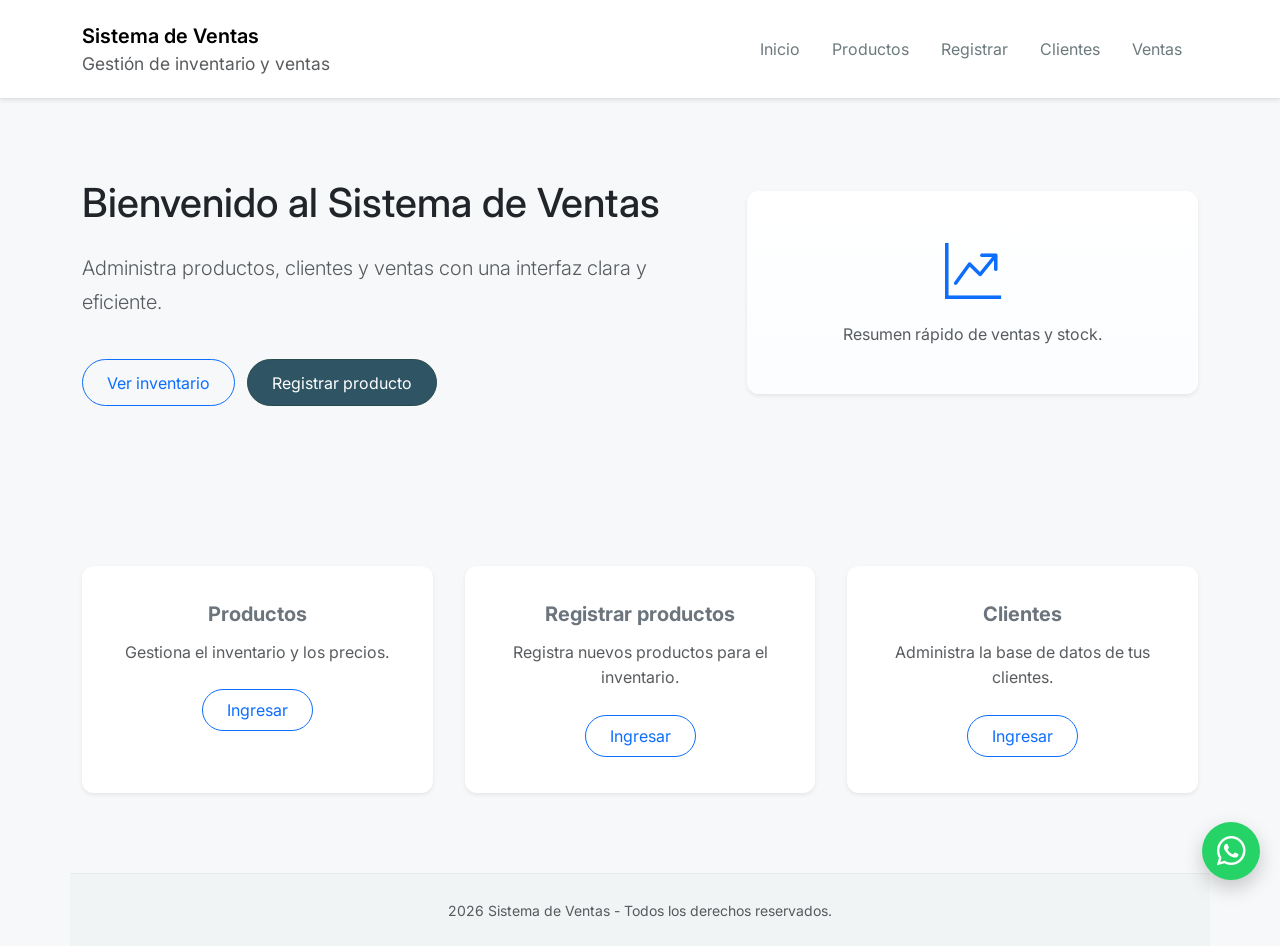
==== index.html @ cec542a3 "Se agrego un boton de WhatsApp como contacto" ====
<!doctype html>
<html lang="es">
  <head>
    <meta charset="UTF-8" />
    <meta name="viewport" content="width=device-width, initial-scale=1.0" />
    <title>Sistema de Ventas</title>
    <link href="https://fonts.googleapis.com/css2?family=Inter:wght@300;400;600;700&display=swap" rel="stylesheet" />
    <link href="https://cdn.jsdelivr.net/npm/bootstrap@5.3.8/dist/css/bootstrap.min.css" rel="stylesheet" />
    <link href="https://cdn.jsdelivr.net/npm/bootstrap-icons@1.10.5/font/bootstrap-icons.css" rel="stylesheet" />
    <link rel="stylesheet" href="css/style.css" />
  </head>
  <body>
    <header>
      <nav class="navbar navbar-expand-lg navbar-light bg-white border-bottom shadow-sm">
        <div class="container">
          <a class="navbar-brand d-flex align-items-center" href="#">
            <div class="d-flex flex-column">
              <span class="fw-semibold">Sistema de Ventas</span>
              <small class="text-muted">Gestión de inventario y ventas</small>
            </div>
          </a>
          <button class="navbar-toggler" type="button" data-bs-toggle="collapse" data-bs-target="#navbarNav" aria-controls="navbarNav" aria-expanded="false" aria-label="Toggle navigation">
            <span class="navbar-toggler-icon"></span>
          </button>
          <div class="collapse navbar-collapse" id="navbarNav">
            <ul class="navbar-nav ms-auto mb-2 mb-lg-0 align-items-lg-center">
              <li class="nav-item"><a class="nav-link active" href="#">Inicio</a></li>
              <li class="nav-item"><a class="nav-link text-muted" href="./pages/inventario.html">Productos</a></li>
              <li class="nav-item"><a class="nav-link text-muted" href="./pages/productos.html">Registrar</a></li>
              <li class="nav-item"><a class="nav-link text-muted" href="./pages/clientes.html">Clientes</a></li>
              <li class="nav-item"><a class="nav-link text-muted" href="./pages/ventas.html">Ventas</a></li>
            </ul>
          </div>
        </div>
      </nav>
    </header>

    <main class="flex-grow-1">
      <section class="hero py-5 reveal">
        <div class="container">
          <div class="row align-items-center">
            <div class="col-lg-7">
              <h2 class="h1 mb-3">Bienvenido al Sistema de Ventas</h2>
              <p class="lead text-muted">Administra productos, clientes y ventas con una interfaz clara y eficiente.</p>
              <div class="mt-4">
                <a href="./pages/inventario.html" class="btn btn-outline-primary me-2 rounded-pill">Ver inventario</a>
                <a href="./pages/productos.html" class="btn btn-primary rounded-pill">Registrar producto</a>
              </div>
            </div>
            <div class="col-lg-5 d-none d-lg-block">
              <div class="card shadow-sm border-0">
                <div class="card-body text-center py-5">
                  <i class="bi bi-graph-up-arrow display-4 text-primary"></i>
                  <p class="mt-3 text-muted mb-0">Resumen rápido de ventas y stock.</p>
                </div>
              </div>
            </div>
          </div>
        </div>
      </section>

      <section class="py-5" id="productos">
        <div class="container">
          <div class="row g-4 justify-content-center">
            <div class="col-sm-8 col-md-6 col-lg-4">
              <div class="card h-100 shadow-sm reveal">
                <div class="card-body text-center">
                  <h5 class="card-title text-secondary">Productos</h5>
                  <p class="card-text text-muted">Gestiona el inventario y los precios.</p>
                  <a href="./pages/inventario.html" class="btn btn-outline-primary rounded-pill">Ingresar</a>
                </div>
              </div>
            </div>

            <div class="col-sm-8 col-md-6 col-lg-4">
              <div class="card h-100 shadow-sm reveal">
                <div class="card-body text-center">
                  <h5 class="card-title text-secondary">Registrar productos</h5>
                  <p class="card-text text-muted">Registra nuevos productos para el inventario.</p>
                  <a href="./pages/productos.html" class="btn btn-outline-primary rounded-pill">Ingresar</a>
                </div>
              </div>
            </div>

            <div class="col-sm-8 col-md-6 col-lg-4">
              <div class="card h-100 shadow-sm reveal">
                <div class="card-body text-center">
                  <h5 class="card-title text-secondary">Clientes</h5>
                  <p class="card-text text-muted">Administra la base de datos de tus clientes.</p>
                  <a href="./pages/clientes.html" class="btn btn-outline-primary rounded-pill">Ingresar</a>
                </div>
              </div>
            </div>
          </div>
        </div>
      </section>
    </main>

    <footer class="footer mt-auto">
      <div class="container text-center py-3 site-footer">
        <small class="text-muted">2026 Sistema de Ventas - Todos los derechos reservados.</small>
      </div>
    </footer>

    <a href="https://wa.me/59170000000" target="_blank" rel="noopener noreferrer" class="whatsapp-float" aria-label="Contactar por WhatsApp">
      <i class="bi bi-whatsapp"></i>
    </a>

    <script src="https://cdn.jsdelivr.net/npm/bootstrap@5.3.8/dist/js/bootstrap.bundle.min.js"></script>
    <script>
      const revealItems = document.querySelectorAll('.reveal');

      const observer = new IntersectionObserver((entries) => {
        entries.forEach((entry) => {
          if (entry.isIntersecting) {
            entry.target.classList.add('visible');
            observer.unobserve(entry.target);
          }
        });
      }, { threshold: 0.15 });

      revealItems.forEach((item) => observer.observe(item));
    </script>
  </body>
</html>
---- css/style.css ----
* {
    margin: 0;
    padding: 0;
    box-sizing: border-box;
    font-family: 'Inter', Arial, sans-serif;
}

body {
    background-color: #f6f8f9;
    display: flex;
    flex-direction: column;
    min-height: 100vh;
}

:root {
    --bs-accent: #2f5564;
    --bs-muted: #6c7a7d;
}

.navbar {
    padding-top: 1rem;
    padding-bottom: 1rem;
}

.navbar-brand {
    margin-right: 2rem;
}

.navbar .nav-link {
    color: var(--bs-muted) !important;
    padding-left: 1rem !important;
    padding-right: 1rem !important;
}

.hero {
    background-color: transparent;
    padding-top: 5rem !important;
    padding-bottom: 5rem !important;
}

.hero h2 {
    margin-bottom: 1.5rem !important;
}

.hero .lead {
    margin-bottom: 0;
    line-height: 1.7;
}

.hero .mt-4 {
    margin-top: 2.5rem !important;
}

.hero .btn {
    padding: 0.65rem 1.5rem;
}

.hero .card {
    background: linear-gradient(180deg, #ffffff, #fbfdff);
}

#productos {
    padding-top: 5rem !important;
    padding-bottom: 5rem !important;
}

.row.g-4 {
    --bs-gutter-y: 2rem;
    --bs-gutter-x: 2rem;
}

.card {
    border: none;
    border-radius: 12px;
}

.card-body {
    padding: 2.25rem 1.75rem;
}

.card .card-title {
    font-weight: 700;
    color: #2b4f56;
    margin-bottom: 0.85rem;
}

.card .card-text {
    margin-bottom: 1.5rem;
    line-height: 1.6;
}

.card .btn {
    padding: 0.5rem 1.5rem;
}

.reveal {
    opacity: 0;
    transform: translateY(30px);
    transition: opacity 0.8s ease, transform 0.8s ease;
}

.reveal.visible {
    opacity: 1;
    transform: translateY(0);
}

.btn-primary {
    background-color: var(--bs-accent);
    border-color: #27484f;
}

.btn-primary:hover,
.btn-primary:focus {
    background-color: #27484f;
    border-color: #203d43;
}

.footer {
    margin-top: auto;
}

.site-footer {
    background-color: #f1f4f5;
    color: #4b6166;
    border-top: 1px solid #e6ecee;
    padding-top: 1.5rem !important;
    padding-bottom: 1.5rem !important;
}

.site-footer small {
    color: #65787b;
}

.whatsapp-float {
    position: fixed;
    right: 20px;
    bottom: 20px;
    width: 58px;
    height: 58px;
    background-color: #25d366;
    color: white;
    border-radius: 50%;
    display: flex;
    align-items: center;
    justify-content: center;
    font-size: 1.8rem;
    box-shadow: 0 8px 20px rgba(0, 0, 0, 0.2);
    z-index: 1050;
    text-decoration: none;
    transition: transform 0.2s ease, box-shadow 0.2s ease;
}

.whatsapp-float:hover {
    transform: scale(1.05);
    box-shadow: 0 10px 24px rgba(0, 0, 0, 0.25);
    color: white;
}

@media (max-width: 576px) {
    .navbar-brand .fw-semibold {
        font-size: 1rem;
    }

    .hero {
        padding-top: 3rem !important;
        padding-bottom: 3rem !important;
    }

    #productos {
        padding-top: 3rem !important;
        padding-bottom: 3rem !important;
    }
}
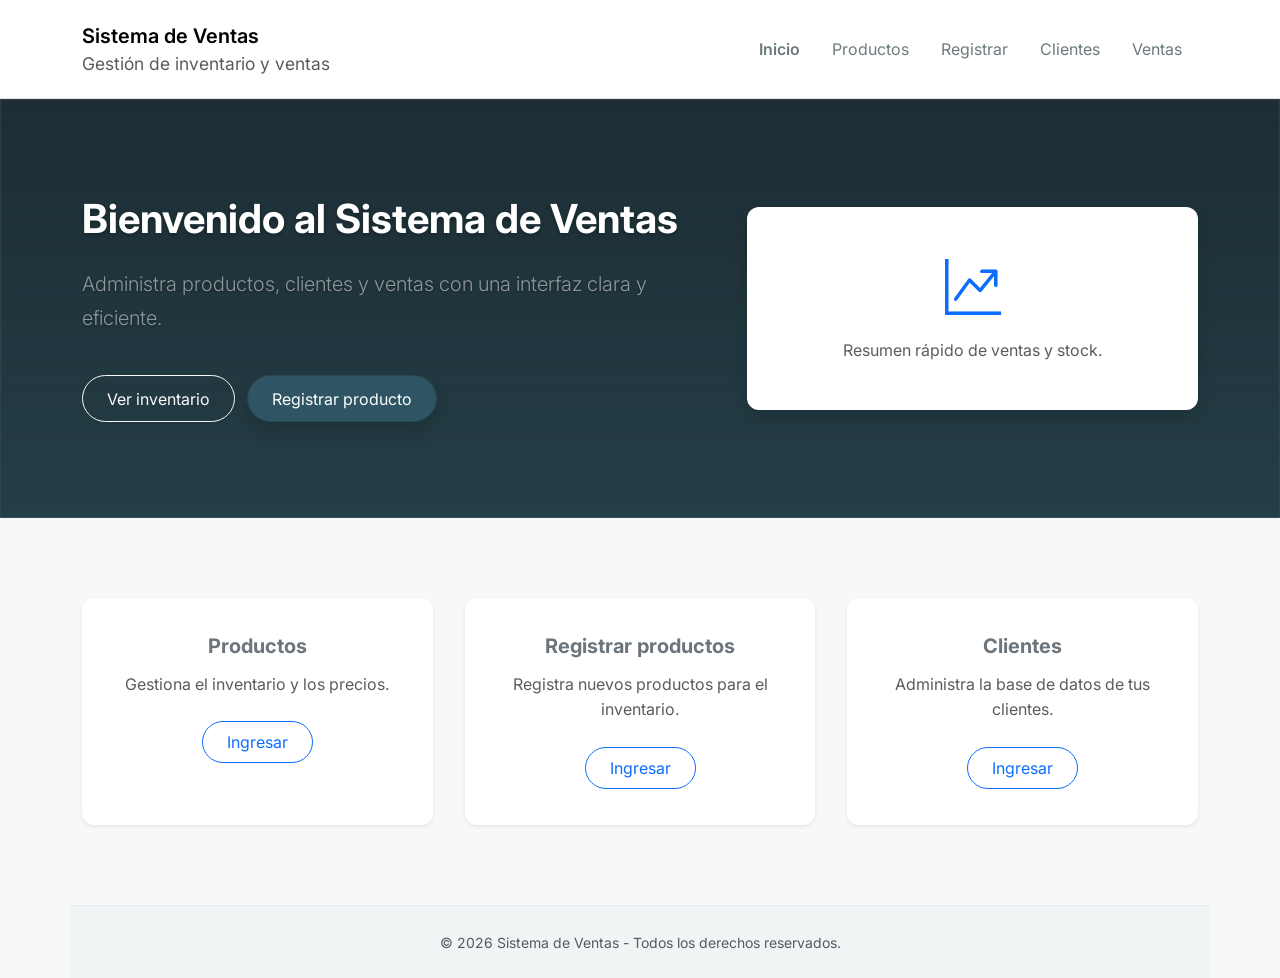
==== commit 3d5a06fa: "Merge branch 'misael'" ====
--- a/index.html
+++ b/index.html
@@ -5,7 +5,7 @@
     <meta name="viewport" content="width=device-width, initial-scale=1.0" />
     <title>Sistema de Ventas</title>
     <link href="https://fonts.googleapis.com/css2?family=Inter:wght@300;400;600;700&display=swap" rel="stylesheet" />
-    <link href="https://cdn.jsdelivr.net/npm/bootstrap@5.3.8/dist/css/bootstrap.min.css" rel="stylesheet" />
+    <link href="https://cdn.jsdelivr.net/npm/bootstrap@5.3.3/dist/css/bootstrap.min.css" rel="stylesheet" />
     <link href="https://cdn.jsdelivr.net/npm/bootstrap-icons@1.10.5/font/bootstrap-icons.css" rel="stylesheet" />
     <link rel="stylesheet" href="css/style.css" />
   </head>
@@ -24,7 +24,7 @@
           </button>
           <div class="collapse navbar-collapse" id="navbarNav">
             <ul class="navbar-nav ms-auto mb-2 mb-lg-0 align-items-lg-center">
-              <li class="nav-item"><a class="nav-link active" href="#">Inicio</a></li>
+              <li class="nav-item"><a class="nav-link active fw-semibold" href="#">Inicio</a></li>
               <li class="nav-item"><a class="nav-link text-muted" href="./pages/inventario.html">Productos</a></li>
               <li class="nav-item"><a class="nav-link text-muted" href="./pages/productos.html">Registrar</a></li>
               <li class="nav-item"><a class="nav-link text-muted" href="./pages/clientes.html">Clientes</a></li>
@@ -36,19 +36,19 @@
     </header>
 
     <main class="flex-grow-1">
-      <section class="hero py-5 reveal">
-        <div class="container">
+      <section class="hero py-5 text-white position-relative overflow-hidden">
+        <div class="container position-relative" style="z-index: 2;">
           <div class="row align-items-center">
             <div class="col-lg-7">
-              <h2 class="h1 mb-3">Bienvenido al Sistema de Ventas</h2>
-              <p class="lead text-muted">Administra productos, clientes y ventas con una interfaz clara y eficiente.</p>
+              <h2 class="h1 mb-3 fw-bold">Bienvenido al Sistema de Ventas</h2>
+              <p class="lead text-white-50">Administra productos, clientes y ventas con una interfaz clara y eficiente.</p>
               <div class="mt-4">
-                <a href="./pages/inventario.html" class="btn btn-outline-primary me-2 rounded-pill">Ver inventario</a>
-                <a href="./pages/productos.html" class="btn btn-primary rounded-pill">Registrar producto</a>
+                <a href="./pages/inventario.html" class="btn btn-outline-light me-2 rounded-pill shadow-sm">Ver inventario</a>
+                <a href="./pages/productos.html" class="btn btn-primary rounded-pill shadow">Registrar producto</a>
               </div>
             </div>
             <div class="col-lg-5 d-none d-lg-block">
-              <div class="card shadow-sm border-0">
+              <div class="card shadow border-0 bg-white text-dark">
                 <div class="card-body text-center py-5">
                   <i class="bi bi-graph-up-arrow display-4 text-primary"></i>
                   <p class="mt-3 text-muted mb-0">Resumen rápido de ventas y stock.</p>
@@ -59,11 +59,12 @@
         </div>
       </section>
 
+      
       <section class="py-5" id="productos">
         <div class="container">
           <div class="row g-4 justify-content-center">
             <div class="col-sm-8 col-md-6 col-lg-4">
-              <div class="card h-100 shadow-sm reveal">
+              <div class="card h-100 shadow-sm border-0">
                 <div class="card-body text-center">
                   <h5 class="card-title text-secondary">Productos</h5>
                   <p class="card-text text-muted">Gestiona el inventario y los precios.</p>
@@ -73,7 +74,7 @@
             </div>
 
             <div class="col-sm-8 col-md-6 col-lg-4">
-              <div class="card h-100 shadow-sm reveal">
+              <div class="card h-100 shadow-sm border-0">
                 <div class="card-body text-center">
                   <h5 class="card-title text-secondary">Registrar productos</h5>
                   <p class="card-text text-muted">Registra nuevos productos para el inventario.</p>
@@ -83,7 +84,7 @@
             </div>
 
             <div class="col-sm-8 col-md-6 col-lg-4">
-              <div class="card h-100 shadow-sm reveal">
+              <div class="card h-100 shadow-sm border-0">
                 <div class="card-body text-center">
                   <h5 class="card-title text-secondary">Clientes</h5>
                   <p class="card-text text-muted">Administra la base de datos de tus clientes.</p>
@@ -98,28 +99,10 @@
 
     <footer class="footer mt-auto">
       <div class="container text-center py-3 site-footer">
-        <small class="text-muted">2026 Sistema de Ventas - Todos los derechos reservados.</small>
+        <small class="text-muted">&copy; 2026 Sistema de Ventas - Todos los derechos reservados.</small>
       </div>
     </footer>
 
-    <a href="https://wa.me/59170000000" target="_blank" rel="noopener noreferrer" class="whatsapp-float" aria-label="Contactar por WhatsApp">
-      <i class="bi bi-whatsapp"></i>
-    </a>
-
-    <script src="https://cdn.jsdelivr.net/npm/bootstrap@5.3.8/dist/js/bootstrap.bundle.min.js"></script>
-    <script>
-      const revealItems = document.querySelectorAll('.reveal');
-
-      const observer = new IntersectionObserver((entries) => {
-        entries.forEach((entry) => {
-          if (entry.isIntersecting) {
-            entry.target.classList.add('visible');
-            observer.unobserve(entry.target);
-          }
-        });
-      }, { threshold: 0.15 });
-
-      revealItems.forEach((item) => observer.observe(item));
-    </script>
+    <script src="https://cdn.jsdelivr.net/npm/bootstrap@5.3.3/dist/js/bootstrap.bundle.min.js"></script>
   </body>
 </html>
--- a/css/style.css
+++ b/css/style.css
@@ -1,3 +1,5 @@
+
+
 * {
     margin: 0;
     padding: 0;
@@ -33,18 +35,39 @@
 }
 
 .hero {
-    background-color: transparent;
-    padding-top: 5rem !important;
-    padding-bottom: 5rem !important;
+    background-image: 
+        linear-gradient(rgba(15, 32, 39, 0.75), rgba(32, 58, 67, 0.85)), 
+        url('https://images.unsplash.com/photo-1586528116311-ad8dd3c8310d?q=80&w=1600&auto=format&fit=crop');
+    
+    background-size: cover;
+    background-position: center;
+    background-repeat: no-repeat;
+    
+    padding-top: 6rem !important;
+    padding-bottom: 6rem !important;
+}
+
+.hero::before {
+    content: "";
+    position: absolute;
+    top: 0;
+    left: 0;
+    right: 0;
+    bottom: 0;
+    background: inherit;
+    filter: blur(1px);
+    z-index: 1;
 }
 
 .hero h2 {
     margin-bottom: 1.5rem !important;
+    text-shadow: 0 2px 4px rgba(0, 0, 0, 0.3);
 }
 
 .hero .lead {
     margin-bottom: 0;
     line-height: 1.7;
+    text-shadow: 0 1px 3px rgba(0, 0, 0, 0.3);
 }
 
 .hero .mt-4 {
@@ -53,10 +76,6 @@
 
 .hero .btn {
     padding: 0.65rem 1.5rem;
-}
-
-.hero .card {
-    background: linear-gradient(180deg, #ffffff, #fbfdff);
 }
 
 #productos {
@@ -93,17 +112,6 @@
     padding: 0.5rem 1.5rem;
 }
 
-.reveal {
-    opacity: 0;
-    transform: translateY(30px);
-    transition: opacity 0.8s ease, transform 0.8s ease;
-}
-
-.reveal.visible {
-    opacity: 1;
-    transform: translateY(0);
-}
-
 .btn-primary {
     background-color: var(--bs-accent);
     border-color: #27484f;
@@ -131,39 +139,14 @@
     color: #65787b;
 }
 
-.whatsapp-float {
-    position: fixed;
-    right: 20px;
-    bottom: 20px;
-    width: 58px;
-    height: 58px;
-    background-color: #25d366;
-    color: white;
-    border-radius: 50%;
-    display: flex;
-    align-items: center;
-    justify-content: center;
-    font-size: 1.8rem;
-    box-shadow: 0 8px 20px rgba(0, 0, 0, 0.2);
-    z-index: 1050;
-    text-decoration: none;
-    transition: transform 0.2s ease, box-shadow 0.2s ease;
-}
-
-.whatsapp-float:hover {
-    transform: scale(1.05);
-    box-shadow: 0 10px 24px rgba(0, 0, 0, 0.25);
-    color: white;
-}
-
 @media (max-width: 576px) {
     .navbar-brand .fw-semibold {
         font-size: 1rem;
     }
 
     .hero {
-        padding-top: 3rem !important;
-        padding-bottom: 3rem !important;
+        padding-top: 4rem !important;
+        padding-bottom: 4rem !important;
     }
 
     #productos {
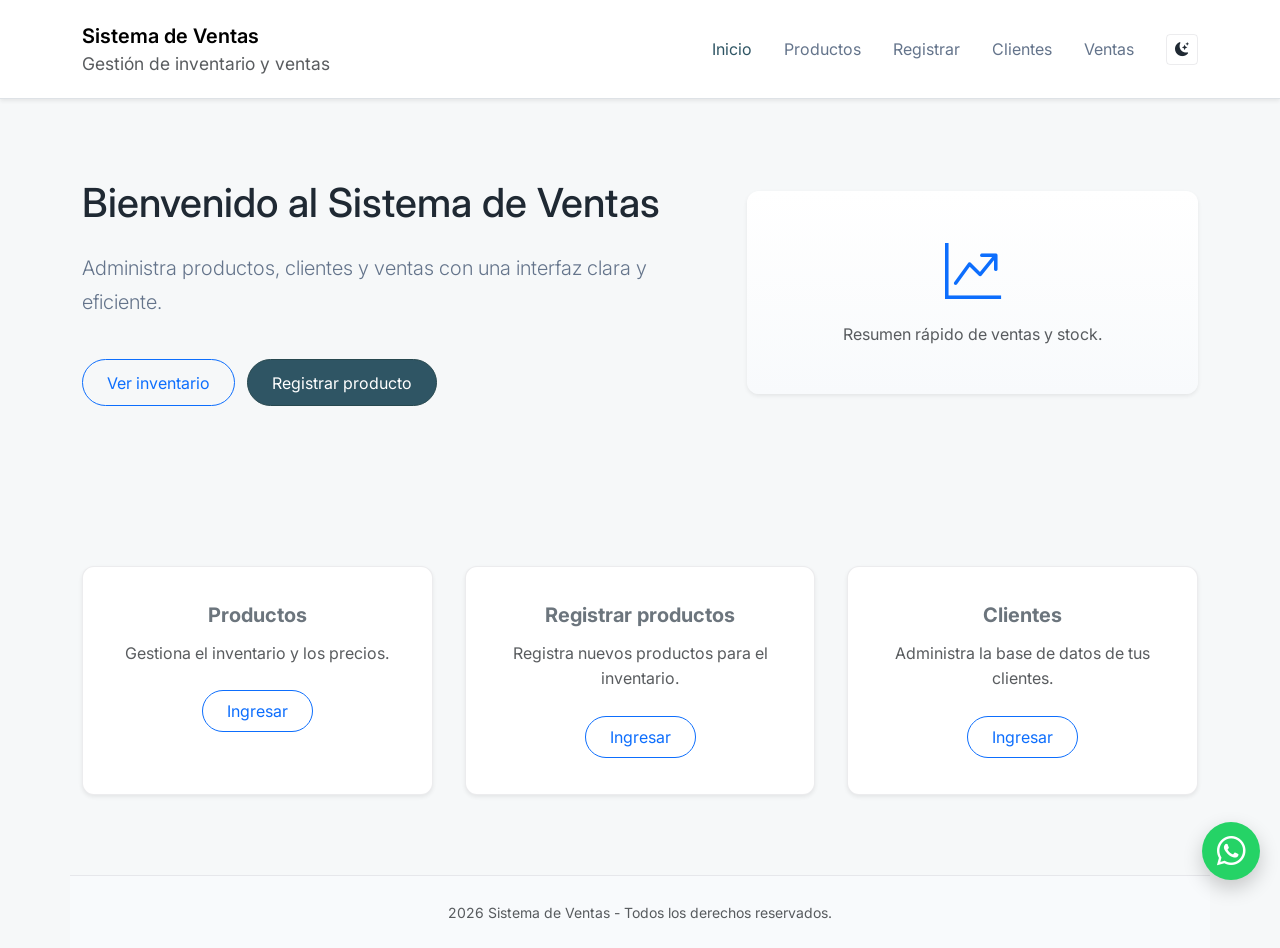
==== commit 02deeffd: "Se agrego modo oscuro a la pagina principal" ====
--- a/index.html
+++ b/index.html
@@ -5,13 +5,13 @@
     <meta name="viewport" content="width=device-width, initial-scale=1.0" />
     <title>Sistema de Ventas</title>
     <link href="https://fonts.googleapis.com/css2?family=Inter:wght@300;400;600;700&display=swap" rel="stylesheet" />
-    <link href="https://cdn.jsdelivr.net/npm/bootstrap@5.3.3/dist/css/bootstrap.min.css" rel="stylesheet" />
+    <link href="https://cdn.jsdelivr.net/npm/bootstrap@5.3.8/dist/css/bootstrap.min.css" rel="stylesheet" />
     <link href="https://cdn.jsdelivr.net/npm/bootstrap-icons@1.10.5/font/bootstrap-icons.css" rel="stylesheet" />
     <link rel="stylesheet" href="css/style.css" />
   </head>
   <body>
     <header>
-      <nav class="navbar navbar-expand-lg navbar-light bg-white border-bottom shadow-sm">
+      <nav class="navbar navbar-expand-lg border-bottom shadow-sm">
         <div class="container">
           <a class="navbar-brand d-flex align-items-center" href="#">
             <div class="d-flex flex-column">
@@ -24,11 +24,16 @@
           </button>
           <div class="collapse navbar-collapse" id="navbarNav">
             <ul class="navbar-nav ms-auto mb-2 mb-lg-0 align-items-lg-center">
-              <li class="nav-item"><a class="nav-link active fw-semibold" href="#">Inicio</a></li>
+              <li class="nav-item"><a class="nav-link active" href="#">Inicio</a></li>
               <li class="nav-item"><a class="nav-link text-muted" href="./pages/inventario.html">Productos</a></li>
               <li class="nav-item"><a class="nav-link text-muted" href="./pages/productos.html">Registrar</a></li>
               <li class="nav-item"><a class="nav-link text-muted" href="./pages/clientes.html">Clientes</a></li>
               <li class="nav-item"><a class="nav-link text-muted" href="./pages/ventas.html">Ventas</a></li>
+              <li class="nav-item ms-lg-3">
+                <button class="btn btn-sm btn-outline-secondary theme-toggle" type="button" aria-label="Cambiar modo claro/oscuro">
+                  <i class="bi bi-moon-stars-fill"></i>
+                </button>
+              </li>
             </ul>
           </div>
         </div>
@@ -36,19 +41,19 @@
     </header>
 
     <main class="flex-grow-1">
-      <section class="hero py-5 text-white position-relative overflow-hidden">
-        <div class="container position-relative" style="z-index: 2;">
+      <section class="hero py-5 reveal">
+        <div class="container">
           <div class="row align-items-center">
             <div class="col-lg-7">
-              <h2 class="h1 mb-3 fw-bold">Bienvenido al Sistema de Ventas</h2>
-              <p class="lead text-white-50">Administra productos, clientes y ventas con una interfaz clara y eficiente.</p>
+              <h2 class="h1 mb-3">Bienvenido al Sistema de Ventas</h2>
+              <p class="lead text-muted">Administra productos, clientes y ventas con una interfaz clara y eficiente.</p>
               <div class="mt-4">
-                <a href="./pages/inventario.html" class="btn btn-outline-light me-2 rounded-pill shadow-sm">Ver inventario</a>
-                <a href="./pages/productos.html" class="btn btn-primary rounded-pill shadow">Registrar producto</a>
+                <a href="./pages/inventario.html" class="btn btn-outline-primary me-2 rounded-pill">Ver inventario</a>
+                <a href="./pages/productos.html" class="btn btn-primary rounded-pill">Registrar producto</a>
               </div>
             </div>
             <div class="col-lg-5 d-none d-lg-block">
-              <div class="card shadow border-0 bg-white text-dark">
+              <div class="card shadow-sm border-0">
                 <div class="card-body text-center py-5">
                   <i class="bi bi-graph-up-arrow display-4 text-primary"></i>
                   <p class="mt-3 text-muted mb-0">Resumen rápido de ventas y stock.</p>
@@ -59,12 +64,11 @@
         </div>
       </section>
 
-      
       <section class="py-5" id="productos">
         <div class="container">
           <div class="row g-4 justify-content-center">
             <div class="col-sm-8 col-md-6 col-lg-4">
-              <div class="card h-100 shadow-sm border-0">
+              <div class="card h-100 shadow-sm reveal">
                 <div class="card-body text-center">
                   <h5 class="card-title text-secondary">Productos</h5>
                   <p class="card-text text-muted">Gestiona el inventario y los precios.</p>
@@ -74,7 +78,7 @@
             </div>
 
             <div class="col-sm-8 col-md-6 col-lg-4">
-              <div class="card h-100 shadow-sm border-0">
+              <div class="card h-100 shadow-sm reveal">
                 <div class="card-body text-center">
                   <h5 class="card-title text-secondary">Registrar productos</h5>
                   <p class="card-text text-muted">Registra nuevos productos para el inventario.</p>
@@ -84,7 +88,7 @@
             </div>
 
             <div class="col-sm-8 col-md-6 col-lg-4">
-              <div class="card h-100 shadow-sm border-0">
+              <div class="card h-100 shadow-sm reveal">
                 <div class="card-body text-center">
                   <h5 class="card-title text-secondary">Clientes</h5>
                   <p class="card-text text-muted">Administra la base de datos de tus clientes.</p>
@@ -99,10 +103,51 @@
 
     <footer class="footer mt-auto">
       <div class="container text-center py-3 site-footer">
-        <small class="text-muted">&copy; 2026 Sistema de Ventas - Todos los derechos reservados.</small>
+        <small class="text-muted">2026 Sistema de Ventas - Todos los derechos reservados.</small>
       </div>
     </footer>
 
-    <script src="https://cdn.jsdelivr.net/npm/bootstrap@5.3.3/dist/js/bootstrap.bundle.min.js"></script>
+    <a href="https://wa.me/59170000000" target="_blank" rel="noopener noreferrer" class="whatsapp-float" aria-label="Contactar por WhatsApp">
+      <i class="bi bi-whatsapp"></i>
+    </a>
+
+    <script src="https://cdn.jsdelivr.net/npm/bootstrap@5.3.8/dist/js/bootstrap.bundle.min.js"></script>
+    <script>
+      const revealItems = document.querySelectorAll('.reveal');
+      const themeToggle = document.querySelector('.theme-toggle');
+      const body = document.body;
+
+      const observer = new IntersectionObserver((entries) => {
+        entries.forEach((entry) => {
+          if (entry.isIntersecting) {
+            entry.target.classList.add('visible');
+            observer.unobserve(entry.target);
+          }
+        });
+      }, { threshold: 0.15 });
+
+      revealItems.forEach((item) => observer.observe(item));
+
+      const applyTheme = (isDark) => {
+        body.classList.toggle('dark-mode', isDark);
+        const icon = themeToggle?.querySelector('i');
+        if (icon) {
+          icon.className = isDark ? 'bi bi-sun-fill' : 'bi bi-moon-stars-fill';
+        }
+      };
+
+      const savedTheme = localStorage.getItem('theme');
+      if (savedTheme === 'dark') {
+        applyTheme(true);
+      } else {
+        applyTheme(false);
+      }
+
+      themeToggle?.addEventListener('click', () => {
+        const isDark = !body.classList.contains('dark-mode');
+        applyTheme(isDark);
+        localStorage.setItem('theme', isDark ? 'dark' : 'light');
+      });
+    </script>
   </body>
 </html>
--- a/css/style.css
+++ b/css/style.css
@@ -1,5 +1,3 @@
-
-
 * {
     margin: 0;
     padding: 0;
@@ -9,19 +7,55 @@
 
 body {
     background-color: #f6f8f9;
+    color: #1f2933;
     display: flex;
     flex-direction: column;
     min-height: 100vh;
+    transition: background-color 0.3s ease, color 0.3s ease;
+}
+
+body.dark-mode {
+    background-color: #0f172a;
+    color: #e2e8f0;
 }
 
 :root {
     --bs-accent: #2f5564;
     --bs-muted: #6c7a7d;
+    --surface: #ffffff;
+    --surface-alt: #f8fafc;
+    --border-color: rgba(15, 23, 42, 0.08);
+    --text-color: #1f2933;
+    --text-muted: #64748b;
+}
+
+body.dark-mode {
+    --bs-accent: #5eead4;
+    --bs-muted: #cbd5e1;
+    --surface: #111827;
+    --surface-alt: #1f2937;
+    --border-color: rgba(255, 255, 255, 0.12);
+    --text-color: #f8fafc;
+    --text-muted: #e2e8f0;
+}
+
+body.dark-mode .text-muted,
+body.dark-mode .text-secondary {
+    color: #f8fafc !important;
+}
+
+body.dark-mode .card .card-title,
+body.dark-mode .card .card-text,
+body.dark-mode .site-footer,
+body.dark-mode .site-footer small {
+    color: #f8fafc !important;
 }
 
 .navbar {
     padding-top: 1rem;
     padding-bottom: 1rem;
+    background-color: var(--surface) !important;
+    color: var(--text-color);
 }
 
 .navbar-brand {
@@ -29,45 +63,40 @@
 }
 
 .navbar .nav-link {
-    color: var(--bs-muted) !important;
+    color: var(--text-muted) !important;
     padding-left: 1rem !important;
     padding-right: 1rem !important;
 }
 
+.navbar .nav-link.active,
+.navbar .nav-link:hover {
+    color: var(--bs-accent) !important;
+}
+
+.theme-toggle {
+    border-color: var(--border-color);
+    color: var(--text-color);
+}
+
+.theme-toggle:hover {
+    background-color: var(--surface-alt);
+    color: var(--bs-accent);
+}
+
 .hero {
-    background-image: 
-        linear-gradient(rgba(15, 32, 39, 0.75), rgba(32, 58, 67, 0.85)), 
-        url('https://images.unsplash.com/photo-1586528116311-ad8dd3c8310d?q=80&w=1600&auto=format&fit=crop');
-    
-    background-size: cover;
-    background-position: center;
-    background-repeat: no-repeat;
-    
-    padding-top: 6rem !important;
-    padding-bottom: 6rem !important;
-}
-
-.hero::before {
-    content: "";
-    position: absolute;
-    top: 0;
-    left: 0;
-    right: 0;
-    bottom: 0;
-    background: inherit;
-    filter: blur(1px);
-    z-index: 1;
+    background-color: transparent;
+    padding-top: 5rem !important;
+    padding-bottom: 5rem !important;
 }
 
 .hero h2 {
     margin-bottom: 1.5rem !important;
-    text-shadow: 0 2px 4px rgba(0, 0, 0, 0.3);
 }
 
 .hero .lead {
     margin-bottom: 0;
     line-height: 1.7;
-    text-shadow: 0 1px 3px rgba(0, 0, 0, 0.3);
+    color: var(--text-muted) !important;
 }
 
 .hero .mt-4 {
@@ -76,6 +105,11 @@
 
 .hero .btn {
     padding: 0.65rem 1.5rem;
+}
+
+.hero .card {
+    background: linear-gradient(180deg, var(--surface), var(--surface-alt));
+    color: var(--text-color);
 }
 
 #productos {
@@ -89,8 +123,10 @@
 }
 
 .card {
-    border: none;
+    border: 1px solid var(--border-color);
     border-radius: 12px;
+    background-color: var(--surface);
+    color: var(--text-color);
 }
 
 .card-body {
@@ -99,17 +135,29 @@
 
 .card .card-title {
     font-weight: 700;
-    color: #2b4f56;
+    color: var(--text-color);
     margin-bottom: 0.85rem;
 }
 
 .card .card-text {
     margin-bottom: 1.5rem;
     line-height: 1.6;
+    color: var(--text-muted);
 }
 
 .card .btn {
     padding: 0.5rem 1.5rem;
+}
+
+.reveal {
+    opacity: 0;
+    transform: translateY(30px);
+    transition: opacity 0.8s ease, transform 0.8s ease;
+}
+
+.reveal.visible {
+    opacity: 1;
+    transform: translateY(0);
 }
 
 .btn-primary {
@@ -128,15 +176,40 @@
 }
 
 .site-footer {
-    background-color: #f1f4f5;
-    color: #4b6166;
-    border-top: 1px solid #e6ecee;
+    background-color: var(--surface-alt);
+    color: var(--text-muted);
+    border-top: 1px solid var(--border-color);
     padding-top: 1.5rem !important;
     padding-bottom: 1.5rem !important;
 }
 
 .site-footer small {
-    color: #65787b;
+    color: var(--text-muted);
+}
+
+.whatsapp-float {
+    position: fixed;
+    right: 20px;
+    bottom: 20px;
+    width: 58px;
+    height: 58px;
+    background-color: #25d366;
+    color: white;
+    border-radius: 50%;
+    display: flex;
+    align-items: center;
+    justify-content: center;
+    font-size: 1.8rem;
+    box-shadow: 0 8px 20px rgba(0, 0, 0, 0.2);
+    z-index: 1050;
+    text-decoration: none;
+    transition: transform 0.2s ease, box-shadow 0.2s ease;
+}
+
+.whatsapp-float:hover {
+    transform: scale(1.05);
+    box-shadow: 0 10px 24px rgba(0, 0, 0, 0.25);
+    color: white;
 }
 
 @media (max-width: 576px) {
@@ -145,8 +218,8 @@
     }
 
     .hero {
-        padding-top: 4rem !important;
-        padding-bottom: 4rem !important;
+        padding-top: 3rem !important;
+        padding-bottom: 3rem !important;
     }
 
     #productos {
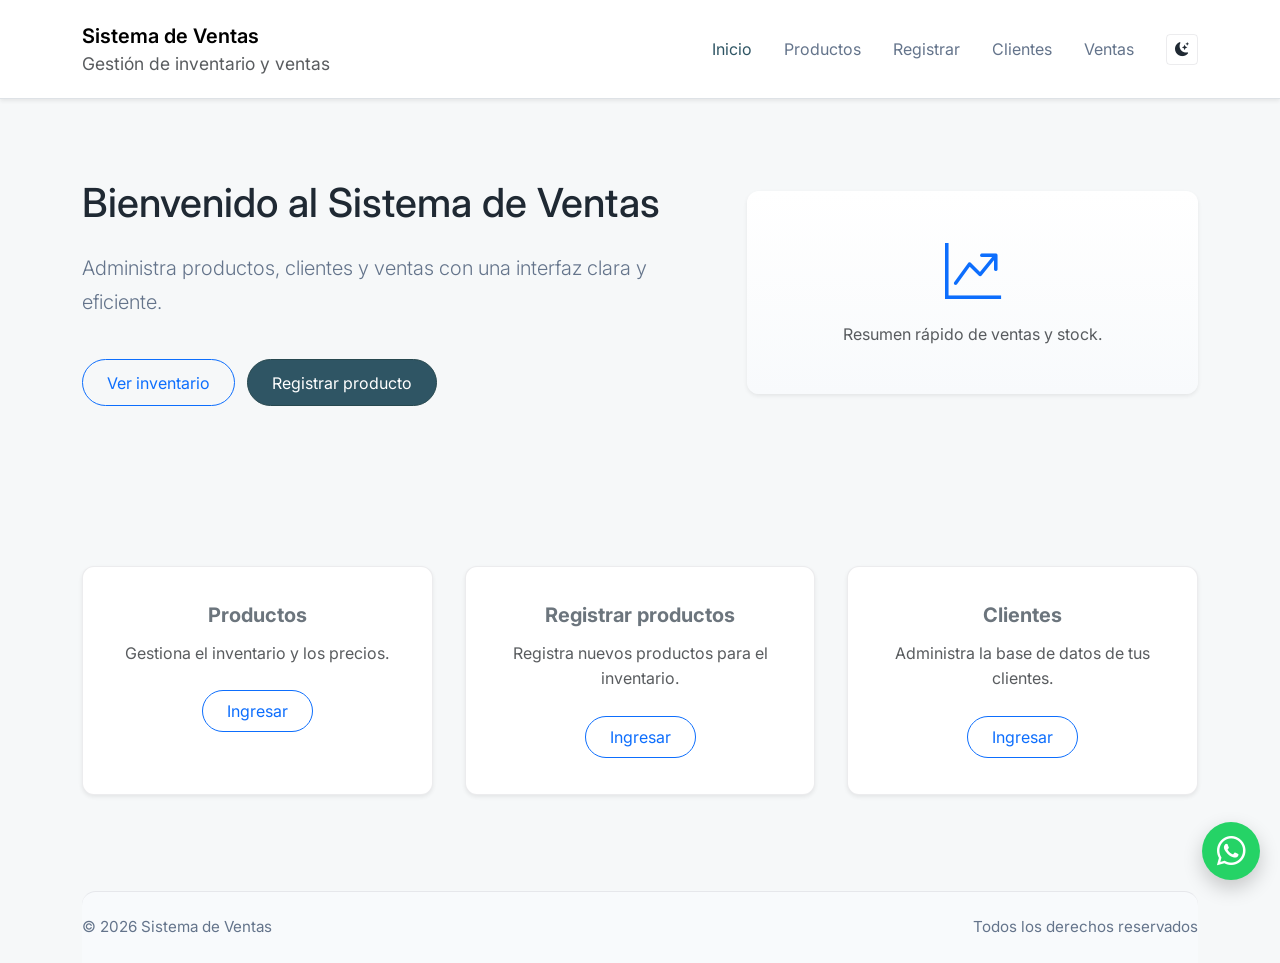
==== commit a7b22568: "Optimizacion del footer y correcion de estilos" ====
--- a/index.html
+++ b/index.html
@@ -102,8 +102,11 @@
     </main>
 
     <footer class="footer mt-auto">
-      <div class="container text-center py-3 site-footer">
-        <small class="text-muted">2026 Sistema de Ventas - Todos los derechos reservados.</small>
+      <div class="container">
+        <div class="site-footer d-flex flex-column flex-md-row justify-content-between align-items-center gap-2 py-4 px-3 px-md-0">
+          <span>© 2026 Sistema de Ventas</span>
+          <span>Todos los derechos reservados</span>
+        </div>
       </div>
     </footer>
 
--- a/css/style.css
+++ b/css/style.css
@@ -47,7 +47,7 @@
 body.dark-mode .card .card-title,
 body.dark-mode .card .card-text,
 body.dark-mode .site-footer,
-body.dark-mode .site-footer small {
+body.dark-mode .site-footer span {
     color: #f8fafc !important;
 }
 
@@ -179,11 +179,13 @@
     background-color: var(--surface-alt);
     color: var(--text-muted);
     border-top: 1px solid var(--border-color);
-    padding-top: 1.5rem !important;
-    padding-bottom: 1.5rem !important;
-}
-
-.site-footer small {
+    border-radius: 14px 14px 0 0;
+    margin-top: 1rem;
+    padding: 1.25rem 1.5rem;
+    font-size: 0.95rem;
+}
+
+.site-footer span {
     color: var(--text-muted);
 }
 
@@ -226,4 +228,9 @@
         padding-top: 3rem !important;
         padding-bottom: 3rem !important;
     }
+
+    .site-footer {
+        text-align: center;
+        border-radius: 12px 12px 0 0;
+    }
 }
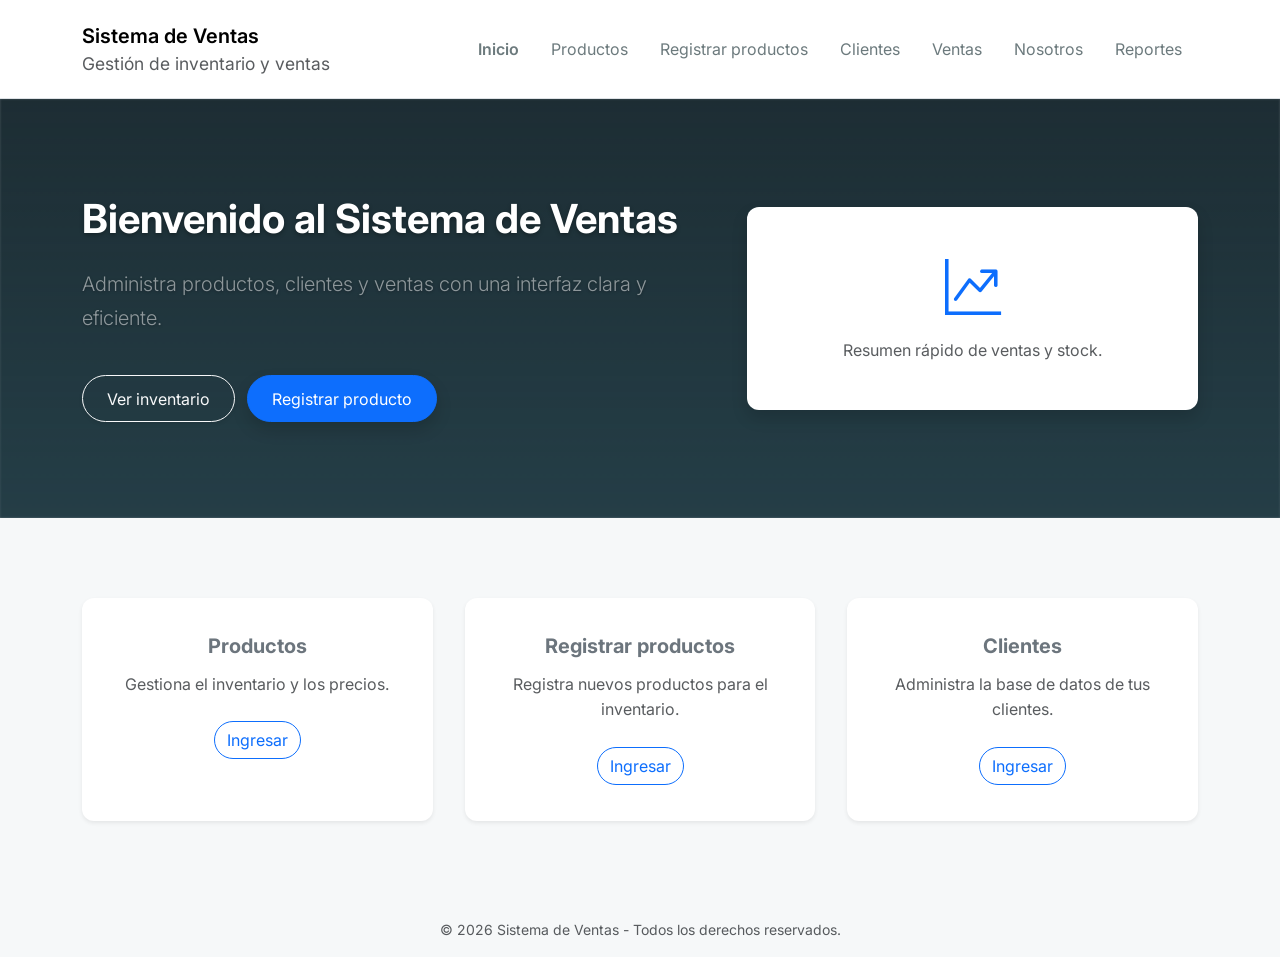
==== commit 6f69319d: "Merge branch 'master' into branham" ====
--- a/index.html
+++ b/index.html
@@ -5,13 +5,13 @@
     <meta name="viewport" content="width=device-width, initial-scale=1.0" />
     <title>Sistema de Ventas</title>
     <link href="https://fonts.googleapis.com/css2?family=Inter:wght@300;400;600;700&display=swap" rel="stylesheet" />
-    <link href="https://cdn.jsdelivr.net/npm/bootstrap@5.3.8/dist/css/bootstrap.min.css" rel="stylesheet" />
+    <link href="https://cdn.jsdelivr.net/npm/bootstrap@5.3.3/dist/css/bootstrap.min.css" rel="stylesheet" />
     <link href="https://cdn.jsdelivr.net/npm/bootstrap-icons@1.10.5/font/bootstrap-icons.css" rel="stylesheet" />
     <link rel="stylesheet" href="css/style.css" />
   </head>
   <body>
     <header>
-      <nav class="navbar navbar-expand-lg border-bottom shadow-sm">
+      <nav class="navbar navbar-expand-lg navbar-light bg-white border-bottom shadow-sm">
         <div class="container">
           <a class="navbar-brand d-flex align-items-center" href="#">
             <div class="d-flex flex-column">
@@ -23,16 +23,27 @@
             <span class="navbar-toggler-icon"></span>
           </button>
           <div class="collapse navbar-collapse" id="navbarNav">
-            <ul class="navbar-nav ms-auto mb-2 mb-lg-0 align-items-lg-center">
-              <li class="nav-item"><a class="nav-link active" href="#">Inicio</a></li>
-              <li class="nav-item"><a class="nav-link text-muted" href="./pages/inventario.html">Productos</a></li>
-              <li class="nav-item"><a class="nav-link text-muted" href="./pages/productos.html">Registrar</a></li>
-              <li class="nav-item"><a class="nav-link text-muted" href="./pages/clientes.html">Clientes</a></li>
-              <li class="nav-item"><a class="nav-link text-muted" href="./pages/ventas.html">Ventas</a></li>
-              <li class="nav-item ms-lg-3">
-                <button class="btn btn-sm btn-outline-secondary theme-toggle" type="button" aria-label="Cambiar modo claro/oscuro">
-                  <i class="bi bi-moon-stars-fill"></i>
-                </button>
+            <ul class="navbar-nav ms-auto">
+              <li class="nav-item">
+                <a class="nav-link active fw-semibold text-primary" aria-current="page" href="#">Inicio</a>
+              </li>
+              <li class="nav-item">
+                <a class="nav-link" href="./pages/inventario.html">Productos</a>
+              </li>
+              <li class="nav-item">
+                <a class="nav-link" href="./pages/productos.html">Registrar productos</a>
+              </li>
+              <li class="nav-item">
+                <a class="nav-link" href="./pages/clientes.html">Clientes</a>
+              </li>
+              <li class="nav-item">
+                <a class="nav-link" href="./pages/ventas.html">Ventas</a>
+              </li>
+              <li class="nav-item">
+                <a class="nav-link" href="./pages/nosotros.html">Nosotros</a>
+              </li>
+              <li class="nav-item">
+                <a class="nav-link" href="#">Reportes</a>
               </li>
             </ul>
           </div>
@@ -41,19 +52,19 @@
     </header>
 
     <main class="flex-grow-1">
-      <section class="hero py-5 reveal">
-        <div class="container">
+      <section class="hero py-5 text-white position-relative overflow-hidden">
+        <div class="container position-relative" style="z-index: 2;">
           <div class="row align-items-center">
             <div class="col-lg-7">
-              <h2 class="h1 mb-3">Bienvenido al Sistema de Ventas</h2>
-              <p class="lead text-muted">Administra productos, clientes y ventas con una interfaz clara y eficiente.</p>
+              <h2 class="h1 mb-3 fw-bold">Bienvenido al Sistema de Ventas</h2>
+              <p class="lead text-white-50">Administra productos, clientes y ventas con una interfaz clara y eficiente.</p>
               <div class="mt-4">
-                <a href="./pages/inventario.html" class="btn btn-outline-primary me-2 rounded-pill">Ver inventario</a>
-                <a href="./pages/productos.html" class="btn btn-primary rounded-pill">Registrar producto</a>
+                <a href="./pages/inventario.html" class="btn btn-outline-light me-2 rounded-pill shadow-sm">Ver inventario</a>
+                <a href="./pages/productos.html" class="btn btn-primary rounded-pill shadow">Registrar producto</a>
               </div>
             </div>
             <div class="col-lg-5 d-none d-lg-block">
-              <div class="card shadow-sm border-0">
+              <div class="card shadow border-0 bg-white text-dark">
                 <div class="card-body text-center py-5">
                   <i class="bi bi-graph-up-arrow display-4 text-primary"></i>
                   <p class="mt-3 text-muted mb-0">Resumen rápido de ventas y stock.</p>
@@ -64,11 +75,12 @@
         </div>
       </section>
 
+      
       <section class="py-5" id="productos">
         <div class="container">
           <div class="row g-4 justify-content-center">
             <div class="col-sm-8 col-md-6 col-lg-4">
-              <div class="card h-100 shadow-sm reveal">
+              <div class="card h-100 shadow-sm border-0">
                 <div class="card-body text-center">
                   <h5 class="card-title text-secondary">Productos</h5>
                   <p class="card-text text-muted">Gestiona el inventario y los precios.</p>
@@ -78,7 +90,7 @@
             </div>
 
             <div class="col-sm-8 col-md-6 col-lg-4">
-              <div class="card h-100 shadow-sm reveal">
+              <div class="card h-100 shadow-sm border-0">
                 <div class="card-body text-center">
                   <h5 class="card-title text-secondary">Registrar productos</h5>
                   <p class="card-text text-muted">Registra nuevos productos para el inventario.</p>
@@ -88,7 +100,7 @@
             </div>
 
             <div class="col-sm-8 col-md-6 col-lg-4">
-              <div class="card h-100 shadow-sm reveal">
+              <div class="card h-100 shadow-sm border-0">
                 <div class="card-body text-center">
                   <h5 class="card-title text-secondary">Clientes</h5>
                   <p class="card-text text-muted">Administra la base de datos de tus clientes.</p>
@@ -102,55 +114,11 @@
     </main>
 
     <footer class="footer mt-auto">
-      <div class="container">
-        <div class="site-footer d-flex flex-column flex-md-row justify-content-between align-items-center gap-2 py-4 px-3 px-md-0">
-          <span>© 2026 Sistema de Ventas</span>
-          <span>Todos los derechos reservados</span>
-        </div>
+      <div class="container text-center py-3 site-footer">
+        <small class="text-muted">&copy; 2026 Sistema de Ventas - Todos los derechos reservados.</small>
       </div>
     </footer>
 
-    <a href="https://wa.me/59170000000" target="_blank" rel="noopener noreferrer" class="whatsapp-float" aria-label="Contactar por WhatsApp">
-      <i class="bi bi-whatsapp"></i>
-    </a>
-
-    <script src="https://cdn.jsdelivr.net/npm/bootstrap@5.3.8/dist/js/bootstrap.bundle.min.js"></script>
-    <script>
-      const revealItems = document.querySelectorAll('.reveal');
-      const themeToggle = document.querySelector('.theme-toggle');
-      const body = document.body;
-
-      const observer = new IntersectionObserver((entries) => {
-        entries.forEach((entry) => {
-          if (entry.isIntersecting) {
-            entry.target.classList.add('visible');
-            observer.unobserve(entry.target);
-          }
-        });
-      }, { threshold: 0.15 });
-
-      revealItems.forEach((item) => observer.observe(item));
-
-      const applyTheme = (isDark) => {
-        body.classList.toggle('dark-mode', isDark);
-        const icon = themeToggle?.querySelector('i');
-        if (icon) {
-          icon.className = isDark ? 'bi bi-sun-fill' : 'bi bi-moon-stars-fill';
-        }
-      };
-
-      const savedTheme = localStorage.getItem('theme');
-      if (savedTheme === 'dark') {
-        applyTheme(true);
-      } else {
-        applyTheme(false);
-      }
-
-      themeToggle?.addEventListener('click', () => {
-        const isDark = !body.classList.contains('dark-mode');
-        applyTheme(isDark);
-        localStorage.setItem('theme', isDark ? 'dark' : 'light');
-      });
-    </script>
+    <script src="https://cdn.jsdelivr.net/npm/bootstrap@5.3.3/dist/js/bootstrap.bundle.min.js"></script>
   </body>
 </html>
--- a/css/style.css
+++ b/css/style.css
@@ -1,3 +1,5 @@
+
+
 * {
     margin: 0;
     padding: 0;
@@ -7,55 +9,19 @@
 
 body {
     background-color: #f6f8f9;
-    color: #1f2933;
     display: flex;
     flex-direction: column;
     min-height: 100vh;
-    transition: background-color 0.3s ease, color 0.3s ease;
-}
-
-body.dark-mode {
-    background-color: #0f172a;
-    color: #e2e8f0;
 }
 
 :root {
     --bs-accent: #2f5564;
     --bs-muted: #6c7a7d;
-    --surface: #ffffff;
-    --surface-alt: #f8fafc;
-    --border-color: rgba(15, 23, 42, 0.08);
-    --text-color: #1f2933;
-    --text-muted: #64748b;
-}
-
-body.dark-mode {
-    --bs-accent: #5eead4;
-    --bs-muted: #cbd5e1;
-    --surface: #111827;
-    --surface-alt: #1f2937;
-    --border-color: rgba(255, 255, 255, 0.12);
-    --text-color: #f8fafc;
-    --text-muted: #e2e8f0;
-}
-
-body.dark-mode .text-muted,
-body.dark-mode .text-secondary {
-    color: #f8fafc !important;
-}
-
-body.dark-mode .card .card-title,
-body.dark-mode .card .card-text,
-body.dark-mode .site-footer,
-body.dark-mode .site-footer span {
-    color: #f8fafc !important;
 }
 
 .navbar {
     padding-top: 1rem;
     padding-bottom: 1rem;
-    background-color: var(--surface) !important;
-    color: var(--text-color);
 }
 
 .navbar-brand {
@@ -63,40 +29,45 @@
 }
 
 .navbar .nav-link {
-    color: var(--text-muted) !important;
+    color: var(--bs-muted) !important;
     padding-left: 1rem !important;
     padding-right: 1rem !important;
 }
 
-.navbar .nav-link.active,
-.navbar .nav-link:hover {
-    color: var(--bs-accent) !important;
+.hero {
+    background-image: 
+        linear-gradient(rgba(15, 32, 39, 0.75), rgba(32, 58, 67, 0.85)), 
+        url('https://images.unsplash.com/photo-1586528116311-ad8dd3c8310d?q=80&w=1600&auto=format&fit=crop');
+    
+    background-size: cover;
+    background-position: center;
+    background-repeat: no-repeat;
+    
+    padding-top: 6rem !important;
+    padding-bottom: 6rem !important;
 }
 
-.theme-toggle {
-    border-color: var(--border-color);
-    color: var(--text-color);
-}
-
-.theme-toggle:hover {
-    background-color: var(--surface-alt);
-    color: var(--bs-accent);
-}
-
-.hero {
-    background-color: transparent;
-    padding-top: 5rem !important;
-    padding-bottom: 5rem !important;
+.hero::before {
+    content: "";
+    position: absolute;
+    top: 0;
+    left: 0;
+    right: 0;
+    bottom: 0;
+    background: inherit;
+    filter: blur(1px);
+    z-index: 1;
 }
 
 .hero h2 {
     margin-bottom: 1.5rem !important;
+    text-shadow: 0 2px 4px rgba(0, 0, 0, 0.3);
 }
 
 .hero .lead {
     margin-bottom: 0;
     line-height: 1.7;
-    color: var(--text-muted) !important;
+    text-shadow: 0 1px 3px rgba(0, 0, 0, 0.3);
 }
 
 .hero .mt-4 {
@@ -105,11 +76,6 @@
 
 .hero .btn {
     padding: 0.65rem 1.5rem;
-}
-
-.hero .card {
-    background: linear-gradient(180deg, var(--surface), var(--surface-alt));
-    color: var(--text-color);
 }
 
 #productos {
@@ -123,10 +89,8 @@
 }
 
 .card {
-    border: 1px solid var(--border-color);
+    border: none;
     border-radius: 12px;
-    background-color: var(--surface);
-    color: var(--text-color);
 }
 
 .card-body {
@@ -135,102 +99,90 @@
 
 .card .card-title {
     font-weight: 700;
-    color: var(--text-color);
+    color: #2b4f56;
     margin-bottom: 0.85rem;
 }
 
 .card .card-text {
     margin-bottom: 1.5rem;
     line-height: 1.6;
-    color: var(--text-muted);
 }
 
-.card .btn {
-    padding: 0.5rem 1.5rem;
+.text-white-target {
+    color: #0dcaf0; 
 }
 
-.reveal {
-    opacity: 0;
-    transform: translateY(30px);
-    transition: opacity 0.8s ease, transform 0.8s ease;
+.hero-section {
+    position: relative;
+    min-height: 420px;
+    background-image: url('../img/retrato-cajera-sonriente_171337-2407.avif');
+    background-size: cover;
+    background-position: center;
+    background-repeat: no-repeat;
+    color: #ffffff;
 }
 
-.reveal.visible {
-    opacity: 1;
-    transform: translateY(0);
+.hero-section::before {
+    content: "";
+    position: absolute;
+    inset: 0;
+    background: rgba(0, 0, 0, 0.45);
 }
 
-.btn-primary {
-    background-color: var(--bs-accent);
-    border-color: #27484f;
+.hero-content {
+    position: relative;
+    z-index: 1;
 }
 
-.btn-primary:hover,
-.btn-primary:focus {
-    background-color: #27484f;
-    border-color: #203d43;
+.hero-content h1,
+.hero-content p {
+    color: #ffffff;
 }
 
-.footer {
-    margin-top: auto;
+.hero-content p.text-white-75 {
+    color: rgba(255, 255, 255, 0.9);
 }
 
-.site-footer {
-    background-color: var(--surface-alt);
-    color: var(--text-muted);
-    border-top: 1px solid var(--border-color);
-    border-radius: 14px 14px 0 0;
-    margin-top: 1rem;
-    padding: 1.25rem 1.5rem;
-    font-size: 0.95rem;
+.info-card,
+.feature-card,
+.section-alt {
+    border: 1px solid rgba(145, 158, 171, 0.18);
+    background-color: #ffffff;
 }
 
-.site-footer span {
-    color: var(--text-muted);
+.info-card {
+    transition: transform 0.25s ease, box-shadow 0.25s ease;
 }
 
-.whatsapp-float {
-    position: fixed;
-    right: 20px;
-    bottom: 20px;
-    width: 58px;
-    height: 58px;
-    background-color: #25d366;
-    color: white;
-    border-radius: 50%;
-    display: flex;
+.info-card:hover,
+.feature-card:hover {
+    transform: translateY(-4px);
+    box-shadow: 0 12px 30px rgba(0, 0, 0, 0.08);
+}
+
+.feature-card {
+    background: #f8f9fa;
+}
+
+.feature-icon {
+    display: inline-flex;
     align-items: center;
     justify-content: center;
-    font-size: 1.8rem;
-    box-shadow: 0 8px 20px rgba(0, 0, 0, 0.2);
-    z-index: 1050;
-    text-decoration: none;
-    transition: transform 0.2s ease, box-shadow 0.2s ease;
+    width: 44px;
+    height: 44px;
+    border-radius: 14px;
+    font-weight: 700;
 }
 
-.whatsapp-float:hover {
-    transform: scale(1.05);
-    box-shadow: 0 10px 24px rgba(0, 0, 0, 0.25);
-    color: white;
+@media (max-width: 991px) {
+    .hero-section {
+        min-height: 340px;
+    }
 }
 
-@media (max-width: 576px) {
-    .navbar-brand .fw-semibold {
-        font-size: 1rem;
+@media (max-width: 767px) {
+    .hero-content {
+        text-align: center;
     }
-
-    .hero {
-        padding-top: 3rem !important;
-        padding-bottom: 3rem !important;
-    }
-
-    #productos {
-        padding-top: 3rem !important;
-        padding-bottom: 3rem !important;
-    }
-
-    .site-footer {
-        text-align: center;
-        border-radius: 12px 12px 0 0;
-    }
-}+}
+ 
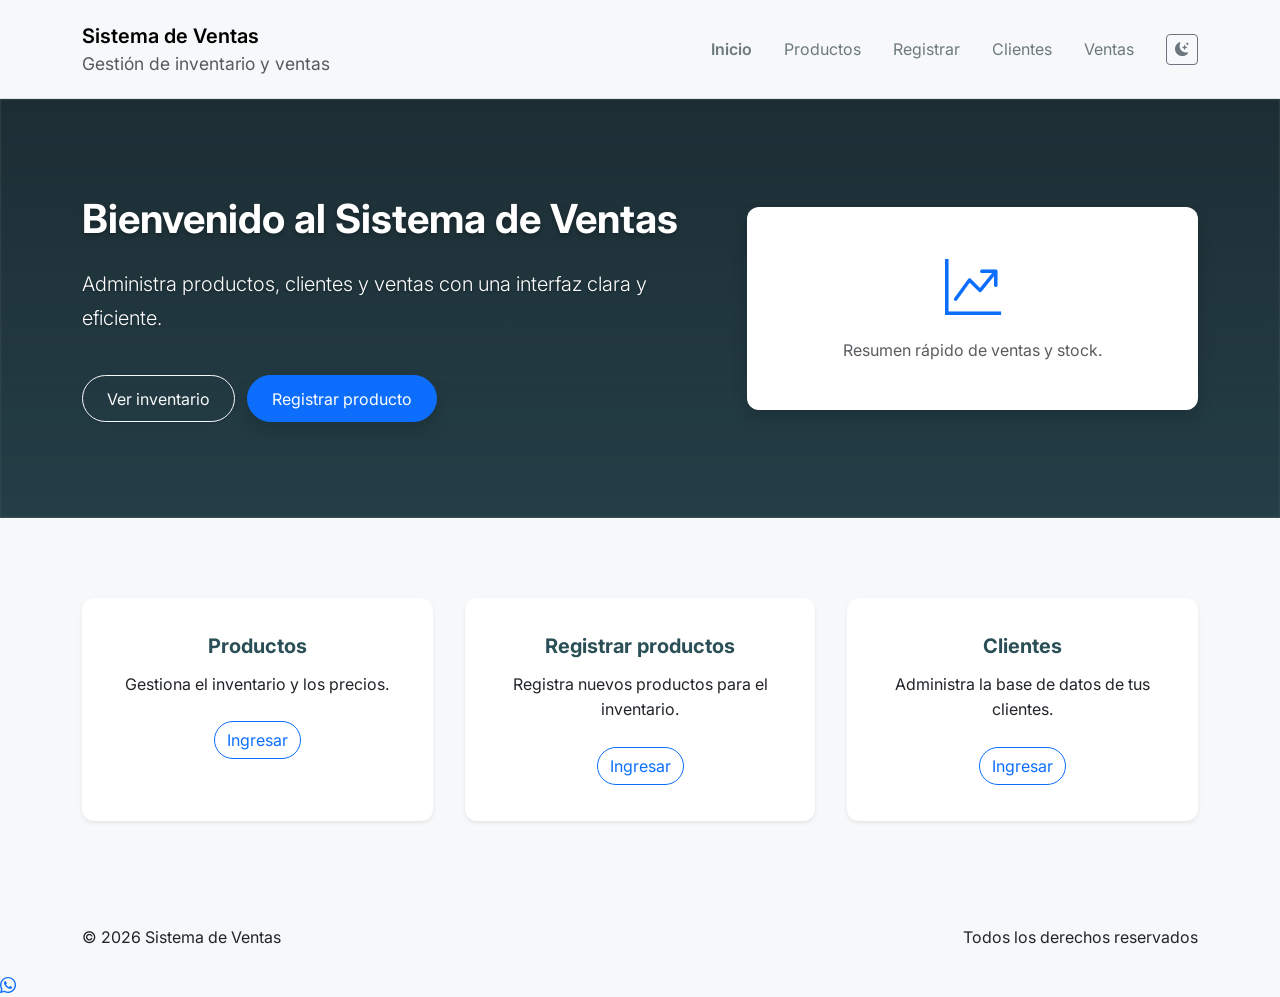
==== commit 03115cb3: "arreglo de conflictos" ====
--- a/index.html
+++ b/index.html
@@ -1,124 +1,188 @@
 <!doctype html>
 <html lang="es">
-  <head>
-    <meta charset="UTF-8" />
-    <meta name="viewport" content="width=device-width, initial-scale=1.0" />
-    <title>Sistema de Ventas</title>
-    <link href="https://fonts.googleapis.com/css2?family=Inter:wght@300;400;600;700&display=swap" rel="stylesheet" />
-    <link href="https://cdn.jsdelivr.net/npm/bootstrap@5.3.3/dist/css/bootstrap.min.css" rel="stylesheet" />
-    <link href="https://cdn.jsdelivr.net/npm/bootstrap-icons@1.10.5/font/bootstrap-icons.css" rel="stylesheet" />
-    <link rel="stylesheet" href="css/style.css" />
-  </head>
-  <body>
-    <header>
-      <nav class="navbar navbar-expand-lg navbar-light bg-white border-bottom shadow-sm">
-        <div class="container">
-          <a class="navbar-brand d-flex align-items-center" href="#">
-            <div class="d-flex flex-column">
-              <span class="fw-semibold">Sistema de Ventas</span>
-              <small class="text-muted">Gestión de inventario y ventas</small>
-            </div>
+<head>
+  <meta charset="UTF-8" />
+  <meta name="viewport" content="width=device-width, initial-scale=1.0" />
+  <title>Sistema de Ventas</title>
+
+  <link href="https://fonts.googleapis.com/css2?family=Inter:wght@300;400;600;700&display=swap" rel="stylesheet" />
+  <link href="https://cdn.jsdelivr.net/npm/bootstrap@5.3.8/dist/css/bootstrap.min.css" rel="stylesheet" />
+  <link href="https://cdn.jsdelivr.net/npm/bootstrap-icons@1.10.5/font/bootstrap-icons.css" rel="stylesheet" />
+  <link rel="stylesheet" href="css/style.css" />
+</head>
+
+<body>
+<header>
+  <nav class="navbar navbar-expand-lg border-bottom shadow-sm">
+    <div class="container">
+      <a class="navbar-brand d-flex align-items-center" href="#">
+        <div class="d-flex flex-column">
+          <span class="fw-semibold">Sistema de Ventas</span>
+          <small class="text-muted">Gestión de inventario y ventas</small>
+        </div>
+      </a>
+
+      <button class="navbar-toggler" type="button" data-bs-toggle="collapse"
+        data-bs-target="#navbarNav" aria-controls="navbarNav"
+        aria-expanded="false" aria-label="Toggle navigation">
+        <span class="navbar-toggler-icon"></span>
+      </button>
+
+      <div class="collapse navbar-collapse" id="navbarNav">
+        <ul class="navbar-nav ms-auto mb-2 mb-lg-0 align-items-lg-center">
+          <li class="nav-item"><a class="nav-link active fw-semibold" href="#">Inicio</a></li>
+          <li class="nav-item"><a class="nav-link text-muted" href="./pages/inventario.html">Productos</a></li>
+          <li class="nav-item"><a class="nav-link text-muted" href="./pages/productos.html">Registrar</a></li>
+          <li class="nav-item"><a class="nav-link text-muted" href="./pages/clientes.html">Clientes</a></li>
+          <li class="nav-item"><a class="nav-link text-muted" href="./pages/ventas.html">Ventas</a></li>
+          <li class="nav-item ms-lg-3">
+            <button class="btn btn-sm btn-outline-secondary theme-toggle" type="button" aria-label="Cambiar modo">
+              <i class="bi bi-moon-stars-fill"></i>
+            </button>
+          </li>
+        </ul>
+      </div>
+    </div>
+  </nav>
+</header>
+
+<main class="flex-grow-1">
+
+<section class="hero py-5 reveal text-white position-relative overflow-hidden">
+  <div class="container position-relative" style="z-index:2;">
+    <div class="row align-items-center">
+
+      <div class="col-lg-7">
+        <h2 class="h1 mb-3 fw-bold">Bienvenido al Sistema de Ventas</h2>
+
+        <p class="lead">
+          Administra productos, clientes y ventas con una interfaz clara y eficiente.
+        </p>
+
+        <div class="mt-4">
+          <a href="./pages/inventario.html" class="btn btn-outline-light rounded-pill me-2 shadow-sm">
+            Ver inventario
           </a>
-          <button class="navbar-toggler" type="button" data-bs-toggle="collapse" data-bs-target="#navbarNav" aria-controls="navbarNav" aria-expanded="false" aria-label="Toggle navigation">
-            <span class="navbar-toggler-icon"></span>
-          </button>
-          <div class="collapse navbar-collapse" id="navbarNav">
-            <ul class="navbar-nav ms-auto">
-              <li class="nav-item">
-                <a class="nav-link active fw-semibold text-primary" aria-current="page" href="#">Inicio</a>
-              </li>
-              <li class="nav-item">
-                <a class="nav-link" href="./pages/inventario.html">Productos</a>
-              </li>
-              <li class="nav-item">
-                <a class="nav-link" href="./pages/productos.html">Registrar productos</a>
-              </li>
-              <li class="nav-item">
-                <a class="nav-link" href="./pages/clientes.html">Clientes</a>
-              </li>
-              <li class="nav-item">
-                <a class="nav-link" href="./pages/ventas.html">Ventas</a>
-              </li>
-              <li class="nav-item">
-                <a class="nav-link" href="./pages/nosotros.html">Nosotros</a>
-              </li>
-              <li class="nav-item">
-                <a class="nav-link" href="#">Reportes</a>
-              </li>
-            </ul>
+
+          <a href="./pages/productos.html" class="btn btn-primary rounded-pill shadow">
+            Registrar producto
+          </a>
+        </div>
+      </div>
+
+      <div class="col-lg-5 d-none d-lg-block">
+        <div class="card shadow border-0">
+          <div class="card-body text-center py-5">
+            <i class="bi bi-graph-up-arrow display-4 text-primary"></i>
+            <p class="mt-3 text-muted mb-0">
+              Resumen rápido de ventas y stock.
+            </p>
           </div>
         </div>
-      </nav>
-    </header>
+      </div>
 
-    <main class="flex-grow-1">
-      <section class="hero py-5 text-white position-relative overflow-hidden">
-        <div class="container position-relative" style="z-index: 2;">
-          <div class="row align-items-center">
-            <div class="col-lg-7">
-              <h2 class="h1 mb-3 fw-bold">Bienvenido al Sistema de Ventas</h2>
-              <p class="lead text-white-50">Administra productos, clientes y ventas con una interfaz clara y eficiente.</p>
-              <div class="mt-4">
-                <a href="./pages/inventario.html" class="btn btn-outline-light me-2 rounded-pill shadow-sm">Ver inventario</a>
-                <a href="./pages/productos.html" class="btn btn-primary rounded-pill shadow">Registrar producto</a>
-              </div>
-            </div>
-            <div class="col-lg-5 d-none d-lg-block">
-              <div class="card shadow border-0 bg-white text-dark">
-                <div class="card-body text-center py-5">
-                  <i class="bi bi-graph-up-arrow display-4 text-primary"></i>
-                  <p class="mt-3 text-muted mb-0">Resumen rápido de ventas y stock.</p>
-                </div>
-              </div>
-            </div>
+    </div>
+  </div>
+</section>
+
+<section class="py-5" id="productos">
+  <div class="container">
+    <div class="row g-4 justify-content-center">
+
+      <div class="col-sm-8 col-md-6 col-lg-4">
+        <div class="card h-100 shadow-sm border-0 reveal">
+          <div class="card-body text-center">
+            <h5 class="card-title">Productos</h5>
+            <p class="card-text">Gestiona el inventario y los precios.</p>
+            <a href="./pages/inventario.html" class="btn btn-outline-primary rounded-pill">
+              Ingresar
+            </a>
           </div>
         </div>
-      </section>
+      </div>
 
-      
-      <section class="py-5" id="productos">
-        <div class="container">
-          <div class="row g-4 justify-content-center">
-            <div class="col-sm-8 col-md-6 col-lg-4">
-              <div class="card h-100 shadow-sm border-0">
-                <div class="card-body text-center">
-                  <h5 class="card-title text-secondary">Productos</h5>
-                  <p class="card-text text-muted">Gestiona el inventario y los precios.</p>
-                  <a href="./pages/inventario.html" class="btn btn-outline-primary rounded-pill">Ingresar</a>
-                </div>
-              </div>
-            </div>
-
-            <div class="col-sm-8 col-md-6 col-lg-4">
-              <div class="card h-100 shadow-sm border-0">
-                <div class="card-body text-center">
-                  <h5 class="card-title text-secondary">Registrar productos</h5>
-                  <p class="card-text text-muted">Registra nuevos productos para el inventario.</p>
-                  <a href="./pages/productos.html" class="btn btn-outline-primary rounded-pill">Ingresar</a>
-                </div>
-              </div>
-            </div>
-
-            <div class="col-sm-8 col-md-6 col-lg-4">
-              <div class="card h-100 shadow-sm border-0">
-                <div class="card-body text-center">
-                  <h5 class="card-title text-secondary">Clientes</h5>
-                  <p class="card-text text-muted">Administra la base de datos de tus clientes.</p>
-                  <a href="./pages/clientes.html" class="btn btn-outline-primary rounded-pill">Ingresar</a>
-                </div>
-              </div>
-            </div>
+      <div class="col-sm-8 col-md-6 col-lg-4">
+        <div class="card h-100 shadow-sm border-0 reveal">
+          <div class="card-body text-center">
+            <h5 class="card-title">Registrar productos</h5>
+            <p class="card-text">
+              Registra nuevos productos para el inventario.
+            </p>
+            <a href="./pages/productos.html" class="btn btn-outline-primary rounded-pill">
+              Ingresar
+            </a>
           </div>
         </div>
-      </section>
-    </main>
+      </div>
 
-    <footer class="footer mt-auto">
-      <div class="container text-center py-3 site-footer">
-        <small class="text-muted">&copy; 2026 Sistema de Ventas - Todos los derechos reservados.</small>
+      <div class="col-sm-8 col-md-6 col-lg-4">
+        <div class="card h-100 shadow-sm border-0 reveal">
+          <div class="card-body text-center">
+            <h5 class="card-title">Clientes</h5>
+            <p class="card-text">
+              Administra la base de datos de tus clientes.
+            </p>
+            <a href="./pages/clientes.html" class="btn btn-outline-primary rounded-pill">
+              Ingresar
+            </a>
+          </div>
+        </div>
       </div>
-    </footer>
 
-    <script src="https://cdn.jsdelivr.net/npm/bootstrap@5.3.3/dist/js/bootstrap.bundle.min.js"></script>
-  </body>
-</html>+    </div>
+  </div>
+</section>
+
+</main>
+
+<footer class="footer mt-auto">
+  <div class="container">
+    <div class="site-footer d-flex flex-column flex-md-row justify-content-between align-items-center gap-2 py-4 px-3 px-md-0">
+      <span>&copy; 2026 Sistema de Ventas</span>
+      <span>Todos los derechos reservados</span>
+    </div>
+  </div>
+</footer>
+
+<a href="https://wa.me/59170000000"
+target="_blank"
+rel="noopener noreferrer"
+class="whatsapp-float"
+aria-label="Contactar por WhatsApp">
+<i class="bi bi-whatsapp"></i>
+</a>
+
+<script src="https://cdn.jsdelivr.net/npm/bootstrap@5.3.8/dist/js/bootstrap.bundle.min.js"></script>
+
+<script>
+const revealItems=document.querySelectorAll(".reveal");
+const observer=new IntersectionObserver(entries=>{
+ entries.forEach(entry=>{
+  if(entry.isIntersecting){
+   entry.target.classList.add("visible");
+   observer.unobserve(entry.target);
+  }
+ });
+},{threshold:0.15});
+
+revealItems.forEach(item=>observer.observe(item));
+
+const themeToggle=document.querySelector(".theme-toggle");
+
+function applyTheme(dark){
+ document.body.classList.toggle("dark-mode",dark);
+ const icon=themeToggle.querySelector("i");
+ icon.className=dark?"bi bi-sun-fill":"bi bi-moon-stars-fill";
+}
+
+applyTheme(localStorage.getItem("theme")==="dark");
+
+themeToggle.addEventListener("click",()=>{
+ const dark=!document.body.classList.contains("dark-mode");
+ applyTheme(dark);
+ localStorage.setItem("theme",dark?"dark":"light");
+});
+</script>
+
+</body>
+</html>
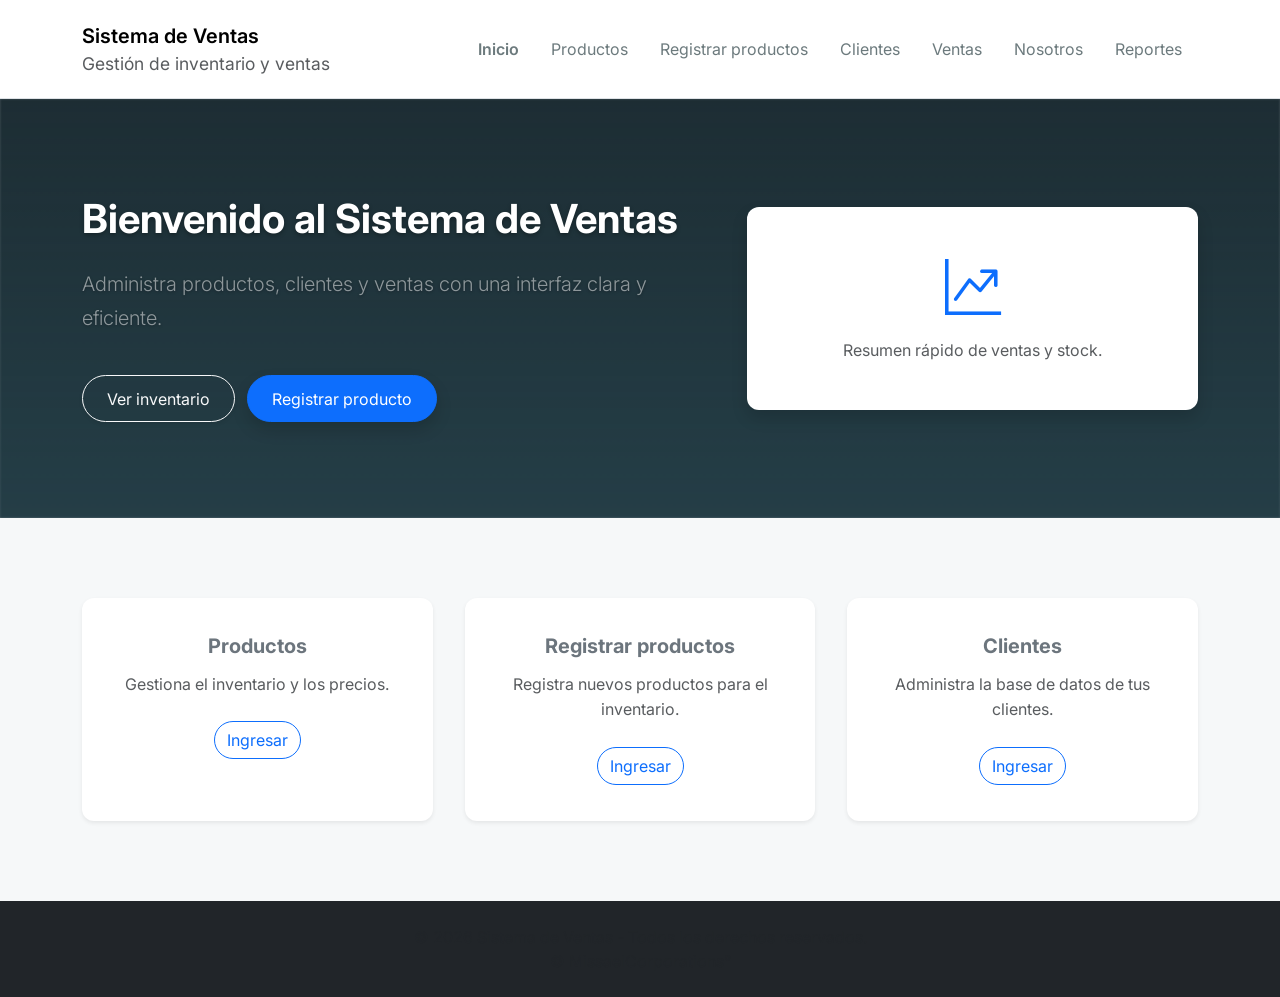
==== commit d17605c6: "Merge branch 'master' into KevinHernandez" ====
--- a/index.html
+++ b/index.html
@@ -1,188 +1,124 @@
 <!doctype html>
 <html lang="es">
-<head>
-  <meta charset="UTF-8" />
-  <meta name="viewport" content="width=device-width, initial-scale=1.0" />
-  <title>Sistema de Ventas</title>
-
-  <link href="https://fonts.googleapis.com/css2?family=Inter:wght@300;400;600;700&display=swap" rel="stylesheet" />
-  <link href="https://cdn.jsdelivr.net/npm/bootstrap@5.3.8/dist/css/bootstrap.min.css" rel="stylesheet" />
-  <link href="https://cdn.jsdelivr.net/npm/bootstrap-icons@1.10.5/font/bootstrap-icons.css" rel="stylesheet" />
-  <link rel="stylesheet" href="css/style.css" />
-</head>
-
-<body>
-<header>
-  <nav class="navbar navbar-expand-lg border-bottom shadow-sm">
-    <div class="container">
-      <a class="navbar-brand d-flex align-items-center" href="#">
-        <div class="d-flex flex-column">
-          <span class="fw-semibold">Sistema de Ventas</span>
-          <small class="text-muted">Gestión de inventario y ventas</small>
-        </div>
-      </a>
-
-      <button class="navbar-toggler" type="button" data-bs-toggle="collapse"
-        data-bs-target="#navbarNav" aria-controls="navbarNav"
-        aria-expanded="false" aria-label="Toggle navigation">
-        <span class="navbar-toggler-icon"></span>
-      </button>
-
-      <div class="collapse navbar-collapse" id="navbarNav">
-        <ul class="navbar-nav ms-auto mb-2 mb-lg-0 align-items-lg-center">
-          <li class="nav-item"><a class="nav-link active fw-semibold" href="#">Inicio</a></li>
-          <li class="nav-item"><a class="nav-link text-muted" href="./pages/inventario.html">Productos</a></li>
-          <li class="nav-item"><a class="nav-link text-muted" href="./pages/productos.html">Registrar</a></li>
-          <li class="nav-item"><a class="nav-link text-muted" href="./pages/clientes.html">Clientes</a></li>
-          <li class="nav-item"><a class="nav-link text-muted" href="./pages/ventas.html">Ventas</a></li>
-          <li class="nav-item ms-lg-3">
-            <button class="btn btn-sm btn-outline-secondary theme-toggle" type="button" aria-label="Cambiar modo">
-              <i class="bi bi-moon-stars-fill"></i>
-            </button>
-          </li>
-        </ul>
-      </div>
-    </div>
-  </nav>
-</header>
-
-<main class="flex-grow-1">
-
-<section class="hero py-5 reveal text-white position-relative overflow-hidden">
-  <div class="container position-relative" style="z-index:2;">
-    <div class="row align-items-center">
-
-      <div class="col-lg-7">
-        <h2 class="h1 mb-3 fw-bold">Bienvenido al Sistema de Ventas</h2>
-
-        <p class="lead">
-          Administra productos, clientes y ventas con una interfaz clara y eficiente.
-        </p>
-
-        <div class="mt-4">
-          <a href="./pages/inventario.html" class="btn btn-outline-light rounded-pill me-2 shadow-sm">
-            Ver inventario
+  <head>
+    <meta charset="UTF-8" />
+    <meta name="viewport" content="width=device-width, initial-scale=1.0" />
+    <title>Sistema de Ventas</title>
+    <link href="https://fonts.googleapis.com/css2?family=Inter:wght@300;400;600;700&display=swap" rel="stylesheet" />
+    <link href="https://cdn.jsdelivr.net/npm/bootstrap@5.3.3/dist/css/bootstrap.min.css" rel="stylesheet" />
+    <link href="https://cdn.jsdelivr.net/npm/bootstrap-icons@1.10.5/font/bootstrap-icons.css" rel="stylesheet" />
+    <link rel="stylesheet" href="css/style.css" />
+  </head>
+  <body>
+    <header>
+      <nav class="navbar navbar-expand-lg navbar-light bg-white border-bottom shadow-sm">
+        <div class="container">
+          <a class="navbar-brand d-flex align-items-center" href="#">
+            <div class="d-flex flex-column">
+              <span class="fw-semibold">Sistema de Ventas</span>
+              <small class="text-muted">Gestión de inventario y ventas</small>
+            </div>
           </a>
-
-          <a href="./pages/productos.html" class="btn btn-primary rounded-pill shadow">
-            Registrar producto
-          </a>
-        </div>
-      </div>
-
-      <div class="col-lg-5 d-none d-lg-block">
-        <div class="card shadow border-0">
-          <div class="card-body text-center py-5">
-            <i class="bi bi-graph-up-arrow display-4 text-primary"></i>
-            <p class="mt-3 text-muted mb-0">
-              Resumen rápido de ventas y stock.
-            </p>
+          <button class="navbar-toggler" type="button" data-bs-toggle="collapse" data-bs-target="#navbarNav" aria-controls="navbarNav" aria-expanded="false" aria-label="Toggle navigation">
+            <span class="navbar-toggler-icon"></span>
+          </button>
+          <div class="collapse navbar-collapse" id="navbarNav">
+            <ul class="navbar-nav ms-auto">
+              <li class="nav-item">
+                <a class="nav-link active fw-semibold text-primary" aria-current="page" href="#">Inicio</a>
+              </li>
+              <li class="nav-item">
+                <a class="nav-link" href="./pages/inventario.html">Productos</a>
+              </li>
+              <li class="nav-item">
+                <a class="nav-link" href="./pages/productos.html">Registrar productos</a>
+              </li>
+              <li class="nav-item">
+                <a class="nav-link" href="./pages/clientes.html">Clientes</a>
+              </li>
+              <li class="nav-item">
+                <a class="nav-link" href="./pages/ventas.html">Ventas</a>
+              </li>
+              <li class="nav-item">
+                <a class="nav-link" href="./pages/nosotros.html">Nosotros</a>
+              </li>
+              <li class="nav-item">
+                <a class="nav-link" href="#">Reportes</a>
+              </li>
+            </ul>
           </div>
         </div>
-      </div>
+      </nav>
+    </header>
 
-    </div>
-  </div>
-</section>
-
-<section class="py-5" id="productos">
-  <div class="container">
-    <div class="row g-4 justify-content-center">
-
-      <div class="col-sm-8 col-md-6 col-lg-4">
-        <div class="card h-100 shadow-sm border-0 reveal">
-          <div class="card-body text-center">
-            <h5 class="card-title">Productos</h5>
-            <p class="card-text">Gestiona el inventario y los precios.</p>
-            <a href="./pages/inventario.html" class="btn btn-outline-primary rounded-pill">
-              Ingresar
-            </a>
+    <main class="flex-grow-1">
+      <section class="hero py-5 text-white position-relative overflow-hidden">
+        <div class="container position-relative" style="z-index: 2;">
+          <div class="row align-items-center">
+            <div class="col-lg-7">
+              <h2 class="h1 mb-3 fw-bold">Bienvenido al Sistema de Ventas</h2>
+              <p class="lead text-white-50">Administra productos, clientes y ventas con una interfaz clara y eficiente.</p>
+              <div class="mt-4">
+                <a href="./pages/inventario.html" class="btn btn-outline-light me-2 rounded-pill shadow-sm">Ver inventario</a>
+                <a href="./pages/productos.html" class="btn btn-primary rounded-pill shadow">Registrar producto</a>
+              </div>
+            </div>
+            <div class="col-lg-5 d-none d-lg-block">
+              <div class="card shadow border-0 bg-white text-dark">
+                <div class="card-body text-center py-5">
+                  <i class="bi bi-graph-up-arrow display-4 text-primary"></i>
+                  <p class="mt-3 text-muted mb-0">Resumen rápido de ventas y stock.</p>
+                </div>
+              </div>
+            </div>
           </div>
         </div>
-      </div>
+      </section>
 
-      <div class="col-sm-8 col-md-6 col-lg-4">
-        <div class="card h-100 shadow-sm border-0 reveal">
-          <div class="card-body text-center">
-            <h5 class="card-title">Registrar productos</h5>
-            <p class="card-text">
-              Registra nuevos productos para el inventario.
-            </p>
-            <a href="./pages/productos.html" class="btn btn-outline-primary rounded-pill">
-              Ingresar
-            </a>
+      
+      <section class="py-5" id="productos">
+        <div class="container">
+          <div class="row g-4 justify-content-center">
+            <div class="col-sm-8 col-md-6 col-lg-4">
+              <div class="card h-100 shadow-sm border-0">
+                <div class="card-body text-center">
+                  <h5 class="card-title text-secondary">Productos</h5>
+                  <p class="card-text text-muted">Gestiona el inventario y los precios.</p>
+                  <a href="./pages/inventario.html" class="btn btn-outline-primary rounded-pill">Ingresar</a>
+                </div>
+              </div>
+            </div>
+
+            <div class="col-sm-8 col-md-6 col-lg-4">
+              <div class="card h-100 shadow-sm border-0">
+                <div class="card-body text-center">
+                  <h5 class="card-title text-secondary">Registrar productos</h5>
+                  <p class="card-text text-muted">Registra nuevos productos para el inventario.</p>
+                  <a href="./pages/productos.html" class="btn btn-outline-primary rounded-pill">Ingresar</a>
+                </div>
+              </div>
+            </div>
+
+            <div class="col-sm-8 col-md-6 col-lg-4">
+              <div class="card h-100 shadow-sm border-0">
+                <div class="card-body text-center">
+                  <h5 class="card-title text-secondary">Clientes</h5>
+                  <p class="card-text text-muted">Administra la base de datos de tus clientes.</p>
+                  <a href="./pages/clientes.html" class="btn btn-outline-primary rounded-pill">Ingresar</a>
+                </div>
+              </div>
+            </div>
           </div>
         </div>
+      </section>
+    </main>
+    <footer class="bg-dark text-light py-4 mt-auto text-center">
+      <div class="container">
+        <p class="mb-0 text-muted">&copy; 2026 Sistema de Ventas - Todos los derechos reservados.</p>
+        <p class="mb-0 text-muted">&copy; MissaelCorporations°</p>
       </div>
+    </footer>
 
-      <div class="col-sm-8 col-md-6 col-lg-4">
-        <div class="card h-100 shadow-sm border-0 reveal">
-          <div class="card-body text-center">
-            <h5 class="card-title">Clientes</h5>
-            <p class="card-text">
-              Administra la base de datos de tus clientes.
-            </p>
-            <a href="./pages/clientes.html" class="btn btn-outline-primary rounded-pill">
-              Ingresar
-            </a>
-          </div>
-        </div>
-      </div>
-
-    </div>
-  </div>
-</section>
-
-</main>
-
-<footer class="footer mt-auto">
-  <div class="container">
-    <div class="site-footer d-flex flex-column flex-md-row justify-content-between align-items-center gap-2 py-4 px-3 px-md-0">
-      <span>&copy; 2026 Sistema de Ventas</span>
-      <span>Todos los derechos reservados</span>
-    </div>
-  </div>
-</footer>
-
-<a href="https://wa.me/59170000000"
-target="_blank"
-rel="noopener noreferrer"
-class="whatsapp-float"
-aria-label="Contactar por WhatsApp">
-<i class="bi bi-whatsapp"></i>
-</a>
-
-<script src="https://cdn.jsdelivr.net/npm/bootstrap@5.3.8/dist/js/bootstrap.bundle.min.js"></script>
-
-<script>
-const revealItems=document.querySelectorAll(".reveal");
-const observer=new IntersectionObserver(entries=>{
- entries.forEach(entry=>{
-  if(entry.isIntersecting){
-   entry.target.classList.add("visible");
-   observer.unobserve(entry.target);
-  }
- });
-},{threshold:0.15});
-
-revealItems.forEach(item=>observer.observe(item));
-
-const themeToggle=document.querySelector(".theme-toggle");
-
-function applyTheme(dark){
- document.body.classList.toggle("dark-mode",dark);
- const icon=themeToggle.querySelector("i");
- icon.className=dark?"bi bi-sun-fill":"bi bi-moon-stars-fill";
-}
-
-applyTheme(localStorage.getItem("theme")==="dark");
-
-themeToggle.addEventListener("click",()=>{
- const dark=!document.body.classList.contains("dark-mode");
- applyTheme(dark);
- localStorage.setItem("theme",dark?"dark":"light");
-});
-</script>
-
-</body>
-</html>
+    <script src="https://cdn.jsdelivr.net/npm/bootstrap@5.3.3/dist/js/bootstrap.bundle.min.js"></script>
+  </body>
+</html>
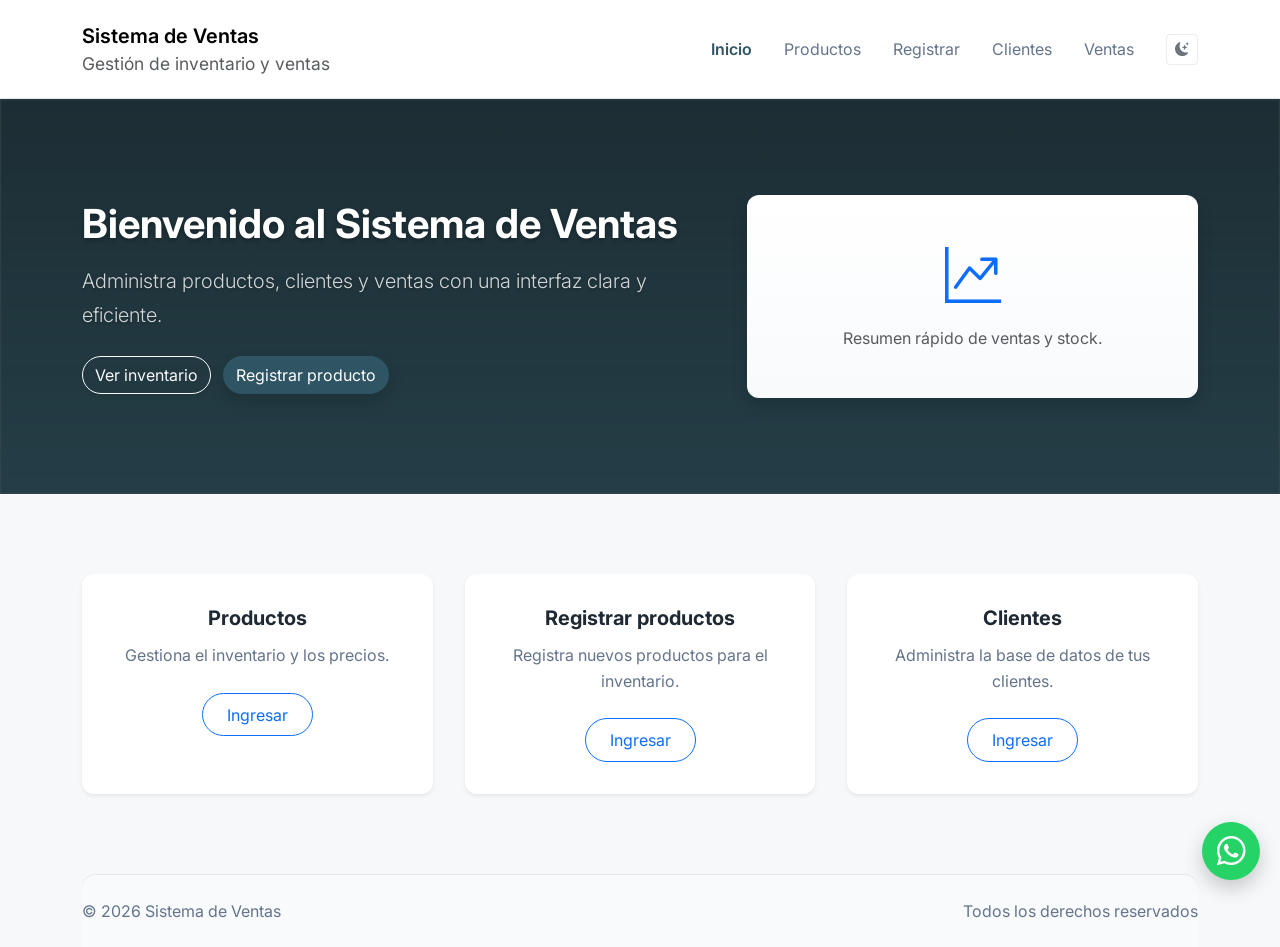
==== commit c0d3d58d: "Merge pull request #3 from MisaelRosal/alejandro Alejandro" ====
--- a/index.html
+++ b/index.html
@@ -1,124 +1,188 @@
 <!doctype html>
 <html lang="es">
-  <head>
-    <meta charset="UTF-8" />
-    <meta name="viewport" content="width=device-width, initial-scale=1.0" />
-    <title>Sistema de Ventas</title>
-    <link href="https://fonts.googleapis.com/css2?family=Inter:wght@300;400;600;700&display=swap" rel="stylesheet" />
-    <link href="https://cdn.jsdelivr.net/npm/bootstrap@5.3.3/dist/css/bootstrap.min.css" rel="stylesheet" />
-    <link href="https://cdn.jsdelivr.net/npm/bootstrap-icons@1.10.5/font/bootstrap-icons.css" rel="stylesheet" />
-    <link rel="stylesheet" href="css/style.css" />
-  </head>
-  <body>
-    <header>
-      <nav class="navbar navbar-expand-lg navbar-light bg-white border-bottom shadow-sm">
-        <div class="container">
-          <a class="navbar-brand d-flex align-items-center" href="#">
-            <div class="d-flex flex-column">
-              <span class="fw-semibold">Sistema de Ventas</span>
-              <small class="text-muted">Gestión de inventario y ventas</small>
-            </div>
+<head>
+  <meta charset="UTF-8" />
+  <meta name="viewport" content="width=device-width, initial-scale=1.0" />
+  <title>Sistema de Ventas</title>
+
+  <link href="https://fonts.googleapis.com/css2?family=Inter:wght@300;400;600;700&display=swap" rel="stylesheet" />
+  <link href="https://cdn.jsdelivr.net/npm/bootstrap@5.3.8/dist/css/bootstrap.min.css" rel="stylesheet" />
+  <link href="https://cdn.jsdelivr.net/npm/bootstrap-icons@1.10.5/font/bootstrap-icons.css" rel="stylesheet" />
+  <link rel="stylesheet" href="css/style.css" />
+</head>
+
+<body>
+<header>
+  <nav class="navbar navbar-expand-lg border-bottom shadow-sm">
+    <div class="container">
+      <a class="navbar-brand d-flex align-items-center" href="#">
+        <div class="d-flex flex-column">
+          <span class="fw-semibold">Sistema de Ventas</span>
+          <small class="text-muted">Gestión de inventario y ventas</small>
+        </div>
+      </a>
+
+      <button class="navbar-toggler" type="button" data-bs-toggle="collapse"
+        data-bs-target="#navbarNav" aria-controls="navbarNav"
+        aria-expanded="false" aria-label="Toggle navigation">
+        <span class="navbar-toggler-icon"></span>
+      </button>
+
+      <div class="collapse navbar-collapse" id="navbarNav">
+        <ul class="navbar-nav ms-auto mb-2 mb-lg-0 align-items-lg-center">
+          <li class="nav-item"><a class="nav-link active fw-semibold" href="#">Inicio</a></li>
+          <li class="nav-item"><a class="nav-link text-muted" href="./pages/inventario.html">Productos</a></li>
+          <li class="nav-item"><a class="nav-link text-muted" href="./pages/productos.html">Registrar</a></li>
+          <li class="nav-item"><a class="nav-link text-muted" href="./pages/clientes.html">Clientes</a></li>
+          <li class="nav-item"><a class="nav-link text-muted" href="./pages/ventas.html">Ventas</a></li>
+          <li class="nav-item ms-lg-3">
+            <button class="btn btn-sm btn-outline-secondary theme-toggle" type="button" aria-label="Cambiar modo">
+              <i class="bi bi-moon-stars-fill"></i>
+            </button>
+          </li>
+        </ul>
+      </div>
+    </div>
+  </nav>
+</header>
+
+<main class="flex-grow-1">
+
+<section class="hero py-5 reveal text-white position-relative overflow-hidden">
+  <div class="container position-relative" style="z-index:2;">
+    <div class="row align-items-center">
+
+      <div class="col-lg-7">
+        <h2 class="h1 mb-3 fw-bold">Bienvenido al Sistema de Ventas</h2>
+
+        <p class="lead">
+          Administra productos, clientes y ventas con una interfaz clara y eficiente.
+        </p>
+
+        <div class="mt-4">
+          <a href="./pages/inventario.html" class="btn btn-outline-light rounded-pill me-2 shadow-sm">
+            Ver inventario
           </a>
-          <button class="navbar-toggler" type="button" data-bs-toggle="collapse" data-bs-target="#navbarNav" aria-controls="navbarNav" aria-expanded="false" aria-label="Toggle navigation">
-            <span class="navbar-toggler-icon"></span>
-          </button>
-          <div class="collapse navbar-collapse" id="navbarNav">
-            <ul class="navbar-nav ms-auto">
-              <li class="nav-item">
-                <a class="nav-link active fw-semibold text-primary" aria-current="page" href="#">Inicio</a>
-              </li>
-              <li class="nav-item">
-                <a class="nav-link" href="./pages/inventario.html">Productos</a>
-              </li>
-              <li class="nav-item">
-                <a class="nav-link" href="./pages/productos.html">Registrar productos</a>
-              </li>
-              <li class="nav-item">
-                <a class="nav-link" href="./pages/clientes.html">Clientes</a>
-              </li>
-              <li class="nav-item">
-                <a class="nav-link" href="./pages/ventas.html">Ventas</a>
-              </li>
-              <li class="nav-item">
-                <a class="nav-link" href="./pages/nosotros.html">Nosotros</a>
-              </li>
-              <li class="nav-item">
-                <a class="nav-link" href="#">Reportes</a>
-              </li>
-            </ul>
+
+          <a href="./pages/productos.html" class="btn btn-primary rounded-pill shadow">
+            Registrar producto
+          </a>
+        </div>
+      </div>
+
+      <div class="col-lg-5 d-none d-lg-block">
+        <div class="card shadow border-0">
+          <div class="card-body text-center py-5">
+            <i class="bi bi-graph-up-arrow display-4 text-primary"></i>
+            <p class="mt-3 text-muted mb-0">
+              Resumen rápido de ventas y stock.
+            </p>
           </div>
         </div>
-      </nav>
-    </header>
+      </div>
 
-    <main class="flex-grow-1">
-      <section class="hero py-5 text-white position-relative overflow-hidden">
-        <div class="container position-relative" style="z-index: 2;">
-          <div class="row align-items-center">
-            <div class="col-lg-7">
-              <h2 class="h1 mb-3 fw-bold">Bienvenido al Sistema de Ventas</h2>
-              <p class="lead text-white-50">Administra productos, clientes y ventas con una interfaz clara y eficiente.</p>
-              <div class="mt-4">
-                <a href="./pages/inventario.html" class="btn btn-outline-light me-2 rounded-pill shadow-sm">Ver inventario</a>
-                <a href="./pages/productos.html" class="btn btn-primary rounded-pill shadow">Registrar producto</a>
-              </div>
-            </div>
-            <div class="col-lg-5 d-none d-lg-block">
-              <div class="card shadow border-0 bg-white text-dark">
-                <div class="card-body text-center py-5">
-                  <i class="bi bi-graph-up-arrow display-4 text-primary"></i>
-                  <p class="mt-3 text-muted mb-0">Resumen rápido de ventas y stock.</p>
-                </div>
-              </div>
-            </div>
+    </div>
+  </div>
+</section>
+
+<section class="py-5" id="productos">
+  <div class="container">
+    <div class="row g-4 justify-content-center">
+
+      <div class="col-sm-8 col-md-6 col-lg-4">
+        <div class="card h-100 shadow-sm border-0 reveal">
+          <div class="card-body text-center">
+            <h5 class="card-title">Productos</h5>
+            <p class="card-text">Gestiona el inventario y los precios.</p>
+            <a href="./pages/inventario.html" class="btn btn-outline-primary rounded-pill">
+              Ingresar
+            </a>
           </div>
         </div>
-      </section>
+      </div>
 
-      
-      <section class="py-5" id="productos">
-        <div class="container">
-          <div class="row g-4 justify-content-center">
-            <div class="col-sm-8 col-md-6 col-lg-4">
-              <div class="card h-100 shadow-sm border-0">
-                <div class="card-body text-center">
-                  <h5 class="card-title text-secondary">Productos</h5>
-                  <p class="card-text text-muted">Gestiona el inventario y los precios.</p>
-                  <a href="./pages/inventario.html" class="btn btn-outline-primary rounded-pill">Ingresar</a>
-                </div>
-              </div>
-            </div>
-
-            <div class="col-sm-8 col-md-6 col-lg-4">
-              <div class="card h-100 shadow-sm border-0">
-                <div class="card-body text-center">
-                  <h5 class="card-title text-secondary">Registrar productos</h5>
-                  <p class="card-text text-muted">Registra nuevos productos para el inventario.</p>
-                  <a href="./pages/productos.html" class="btn btn-outline-primary rounded-pill">Ingresar</a>
-                </div>
-              </div>
-            </div>
-
-            <div class="col-sm-8 col-md-6 col-lg-4">
-              <div class="card h-100 shadow-sm border-0">
-                <div class="card-body text-center">
-                  <h5 class="card-title text-secondary">Clientes</h5>
-                  <p class="card-text text-muted">Administra la base de datos de tus clientes.</p>
-                  <a href="./pages/clientes.html" class="btn btn-outline-primary rounded-pill">Ingresar</a>
-                </div>
-              </div>
-            </div>
+      <div class="col-sm-8 col-md-6 col-lg-4">
+        <div class="card h-100 shadow-sm border-0 reveal">
+          <div class="card-body text-center">
+            <h5 class="card-title">Registrar productos</h5>
+            <p class="card-text">
+              Registra nuevos productos para el inventario.
+            </p>
+            <a href="./pages/productos.html" class="btn btn-outline-primary rounded-pill">
+              Ingresar
+            </a>
           </div>
         </div>
-      </section>
-    </main>
-    <footer class="bg-dark text-light py-4 mt-auto text-center">
-      <div class="container">
-        <p class="mb-0 text-muted">&copy; 2026 Sistema de Ventas - Todos los derechos reservados.</p>
-        <p class="mb-0 text-muted">&copy; MissaelCorporations°</p>
       </div>
-    </footer>
 
-    <script src="https://cdn.jsdelivr.net/npm/bootstrap@5.3.3/dist/js/bootstrap.bundle.min.js"></script>
-  </body>
-</html>+      <div class="col-sm-8 col-md-6 col-lg-4">
+        <div class="card h-100 shadow-sm border-0 reveal">
+          <div class="card-body text-center">
+            <h5 class="card-title">Clientes</h5>
+            <p class="card-text">
+              Administra la base de datos de tus clientes.
+            </p>
+            <a href="./pages/clientes.html" class="btn btn-outline-primary rounded-pill">
+              Ingresar
+            </a>
+          </div>
+        </div>
+      </div>
+
+    </div>
+  </div>
+</section>
+
+</main>
+
+<footer class="footer mt-auto">
+  <div class="container">
+    <div class="site-footer d-flex flex-column flex-md-row justify-content-between align-items-center gap-2 py-4 px-3 px-md-0">
+      <span>&copy; 2026 Sistema de Ventas</span>
+      <span>Todos los derechos reservados</span>
+    </div>
+  </div>
+</footer>
+
+<a href="https://wa.me/59170000000"
+target="_blank"
+rel="noopener noreferrer"
+class="whatsapp-float"
+aria-label="Contactar por WhatsApp">
+<i class="bi bi-whatsapp"></i>
+</a>
+
+<script src="https://cdn.jsdelivr.net/npm/bootstrap@5.3.8/dist/js/bootstrap.bundle.min.js"></script>
+
+<script>
+const revealItems=document.querySelectorAll(".reveal");
+const observer=new IntersectionObserver(entries=>{
+ entries.forEach(entry=>{
+  if(entry.isIntersecting){
+   entry.target.classList.add("visible");
+   observer.unobserve(entry.target);
+  }
+ });
+},{threshold:0.15});
+
+revealItems.forEach(item=>observer.observe(item));
+
+const themeToggle=document.querySelector(".theme-toggle");
+
+function applyTheme(dark){
+ document.body.classList.toggle("dark-mode",dark);
+ const icon=themeToggle.querySelector("i");
+ icon.className=dark?"bi bi-sun-fill":"bi bi-moon-stars-fill";
+}
+
+applyTheme(localStorage.getItem("theme")==="dark");
+
+themeToggle.addEventListener("click",()=>{
+ const dark=!document.body.classList.contains("dark-mode");
+ applyTheme(dark);
+ localStorage.setItem("theme",dark?"dark":"light");
+});
+</script>
+
+</body>
+</html>
--- a/css/style.css
+++ b/css/style.css
@@ -1,5 +1,3 @@
-
-
 * {
     margin: 0;
     padding: 0;
@@ -7,182 +5,256 @@
     font-family: 'Inter', Arial, sans-serif;
 }
 
+:root {
+    --bs-accent: #2f5564;
+    --bs-muted: #64748b;
+    --surface: #ffffff;
+    --surface-alt: #f8fafc;
+    --border-color: rgba(15, 23, 42, .08);
+    --text-color: #1f2933;
+    --text-muted: #64748b;
+}
+
 body {
-    background-color: #f6f8f9;
+    background: #f6f8f9;
+    color: var(--text-color);
     display: flex;
     flex-direction: column;
     min-height: 100vh;
-}
-
-:root {
-    --bs-accent: #2f5564;
-    --bs-muted: #6c7a7d;
+    transition: .3s;
+}
+
+body.dark-mode {
+    --bs-accent: #5eead4;
+    --surface: #111827;
+    --surface-alt: #1f2937;
+    --border-color: rgba(255,255,255,.12);
+    --text-color: #f8fafc;
+    --text-muted: #e2e8f0;
+    background: #0f172a;
+    color: #f8fafc;
+}
+
+body.dark-mode .text-muted,
+body.dark-mode .text-secondary,
+body.dark-mode .card-title,
+body.dark-mode .card-text,
+body.dark-mode .site-footer,
+body.dark-mode .site-footer span {
+    color: #f8fafc !important;
 }
 
 .navbar {
-    padding-top: 1rem;
-    padding-bottom: 1rem;
-}
-
-.navbar-brand {
-    margin-right: 2rem;
+    background: var(--surface) !important;
+    padding: 1rem 0;
 }
 
 .navbar .nav-link {
-    color: var(--bs-muted) !important;
-    padding-left: 1rem !important;
-    padding-right: 1rem !important;
+    color: var(--text-muted) !important;
+    padding: 0 1rem !important;
+}
+
+.navbar .nav-link:hover,
+.navbar .nav-link.active {
+    color: var(--bs-accent) !important;
+}
+
+.theme-toggle {
+    border-color: var(--border-color);
+}
+
+.theme-toggle:hover {
+    background: var(--surface-alt);
 }
 
 .hero {
-    background-image: 
-        linear-gradient(rgba(15, 32, 39, 0.75), rgba(32, 58, 67, 0.85)), 
-        url('https://images.unsplash.com/photo-1586528116311-ad8dd3c8310d?q=80&w=1600&auto=format&fit=crop');
-    
+    background-image:
+        linear-gradient(rgba(15,32,39,.75), rgba(32,58,67,.85)),
+        url("https://images.unsplash.com/photo-1586528116311-ad8dd3c8310d?q=80&w=1600&auto=format&fit=crop");
     background-size: cover;
     background-position: center;
     background-repeat: no-repeat;
-    
-    padding-top: 6rem !important;
-    padding-bottom: 6rem !important;
+    padding: 6rem 0 !important;
 }
 
 .hero::before {
     content: "";
     position: absolute;
-    top: 0;
-    left: 0;
-    right: 0;
-    bottom: 0;
+    inset: 0;
     background: inherit;
     filter: blur(1px);
     z-index: 1;
 }
 
 .hero h2 {
-    margin-bottom: 1.5rem !important;
-    text-shadow: 0 2px 4px rgba(0, 0, 0, 0.3);
+    text-shadow: 0 2px 4px rgba(0,0,0,.3);
 }
 
 .hero .lead {
-    margin-bottom: 0;
+    color: #ffffffcc;
     line-height: 1.7;
-    text-shadow: 0 1px 3px rgba(0, 0, 0, 0.3);
-}
-
-.hero .mt-4 {
-    margin-top: 2.5rem !important;
-}
-
-.hero .btn {
-    padding: 0.65rem 1.5rem;
+    text-shadow: 0 1px 3px rgba(0,0,0,.3);
+}
+
+.hero .card {
+    background: linear-gradient(180deg, var(--surface), var(--surface-alt));
+    color: var(--text-color);
 }
 
 #productos {
-    padding-top: 5rem !important;
-    padding-bottom: 5rem !important;
+    padding: 5rem 0 !important;
 }
 
 .row.g-4 {
+    --bs-gutter-x: 2rem;
     --bs-gutter-y: 2rem;
-    --bs-gutter-x: 2rem;
 }
 
 .card {
-    border: none;
+    border: 1px solid var(--border-color);
     border-radius: 12px;
+    background: var(--surface);
+    color: var(--text-color);
+    transition: all .3s ease;
+}
+
+.card:hover {
+    transform: translateY(-6px);
+    box-shadow: 0 .75rem 1.5rem rgba(0, 0, 0, .12) !important;
 }
 
 .card-body {
-    padding: 2.25rem 1.75rem;
-}
-
-.card .card-title {
+    padding: 2rem;
+}
+
+.card-title {
     font-weight: 700;
-    color: #2b4f56;
-    margin-bottom: 0.85rem;
-}
-
-.card .card-text {
+    color: var(--text-color);
+    margin-bottom: .8rem;
+}
+
+.card-text {
+    color: var(--text-muted);
+    line-height: 1.6;
     margin-bottom: 1.5rem;
-    line-height: 1.6;
-}
-
-.text-white-target {
-    color: #0dcaf0; 
-}
-
-.hero-section {
-    position: relative;
-    min-height: 420px;
-    background-image: url('../img/retrato-cajera-sonriente_171337-2407.avif');
-    background-size: cover;
-    background-position: center;
-    background-repeat: no-repeat;
-    color: #ffffff;
-}
-
-.hero-section::before {
-    content: "";
-    position: absolute;
-    inset: 0;
-    background: rgba(0, 0, 0, 0.45);
-}
-
-.hero-content {
-    position: relative;
-    z-index: 1;
-}
-
-.hero-content h1,
-.hero-content p {
-    color: #ffffff;
-}
-
-.hero-content p.text-white-75 {
-    color: rgba(255, 255, 255, 0.9);
-}
-
-.info-card,
-.feature-card,
-.section-alt {
-    border: 1px solid rgba(145, 158, 171, 0.18);
-    background-color: #ffffff;
-}
-
-.info-card {
-    transition: transform 0.25s ease, box-shadow 0.25s ease;
-}
-
-.info-card:hover,
-.feature-card:hover {
-    transform: translateY(-4px);
-    box-shadow: 0 12px 30px rgba(0, 0, 0, 0.08);
-}
-
-.feature-card {
-    background: #f8f9fa;
-}
-
-.feature-icon {
-    display: inline-flex;
+}
+
+.card .btn {
+    padding: .55rem 1.5rem;
+}
+
+.btn-primary {
+    background: var(--bs-accent);
+    border-color: var(--bs-accent);
+}
+
+.btn-primary:hover,
+.btn-primary:focus {
+    background: #27484f;
+    border-color: #27484f;
+}
+
+.btn-outline-primary:hover {
+    background: var(--bs-accent);
+    border-color: var(--bs-accent);
+}
+
+.reveal {
+    opacity: 0;
+    transform: translateY(30px);
+    transition: opacity .8s ease, transform .8s ease;
+}
+
+.reveal.visible {
+    opacity: 1;
+    transform: translateY(0);
+}
+
+.footer {
+    margin-top: auto;
+}
+
+.site-footer {
+    background: var(--surface-alt);
+    border-top: 1px solid var(--border-color);
+    border-radius: 14px 14px 0 0;
+    padding: 1.25rem 1.5rem;
+    color: var(--text-muted);
+}
+
+.site-footer span {
+    color: var(--text-muted);
+}
+
+.whatsapp-float {
+    position: fixed;
+    right: 20px;
+    bottom: 20px;
+    width: 58px;
+    height: 58px;
+    background: #25d366;
+    color: #fff;
+    border-radius: 50%;
+    display: flex;
     align-items: center;
     justify-content: center;
-    width: 44px;
-    height: 44px;
-    border-radius: 14px;
-    font-weight: 700;
-}
-
-@media (max-width: 991px) {
-    .hero-section {
-        min-height: 340px;
-    }
-}
-
-@media (max-width: 767px) {
-    .hero-content {
+    font-size: 1.8rem;
+    text-decoration: none;
+    box-shadow: 0 8px 20px rgba(0,0,0,.2);
+    transition: all .2s ease;
+    z-index: 1050;
+}
+
+.whatsapp-float:hover {
+    transform: scale(1.08);
+    color: #fff;
+    box-shadow: 0 10px 24px rgba(0,0,0,.25);
+}
+
+@media (max-width: 768px) {
+    .hero {
         text-align: center;
     }
-}
- 
+
+    .hero .btn {
+        display: block;
+        width: 100%;
+        margin-bottom: 1rem;
+    }
+
+    .hero .btn:last-child {
+        margin-bottom: 0;
+    }
+}
+
+@media (max-width: 576px) {
+
+    .navbar-brand .fw-semibold {
+        font-size: 1rem;
+    }
+
+    .hero {
+        padding: 4rem 0 !important;
+    }
+
+    #productos {
+        padding: 3rem 0 !important;
+    }
+
+    .card-body {
+        padding: 1.5rem;
+    }
+
+    .site-footer {
+        text-align: center;
+        border-radius: 12px 12px 0 0;
+    }
+
+    .whatsapp-float {
+        width: 52px;
+        height: 52px;
+        font-size: 1.6rem;
+        right: 15px;
+        bottom: 15px;
+    }
+}
